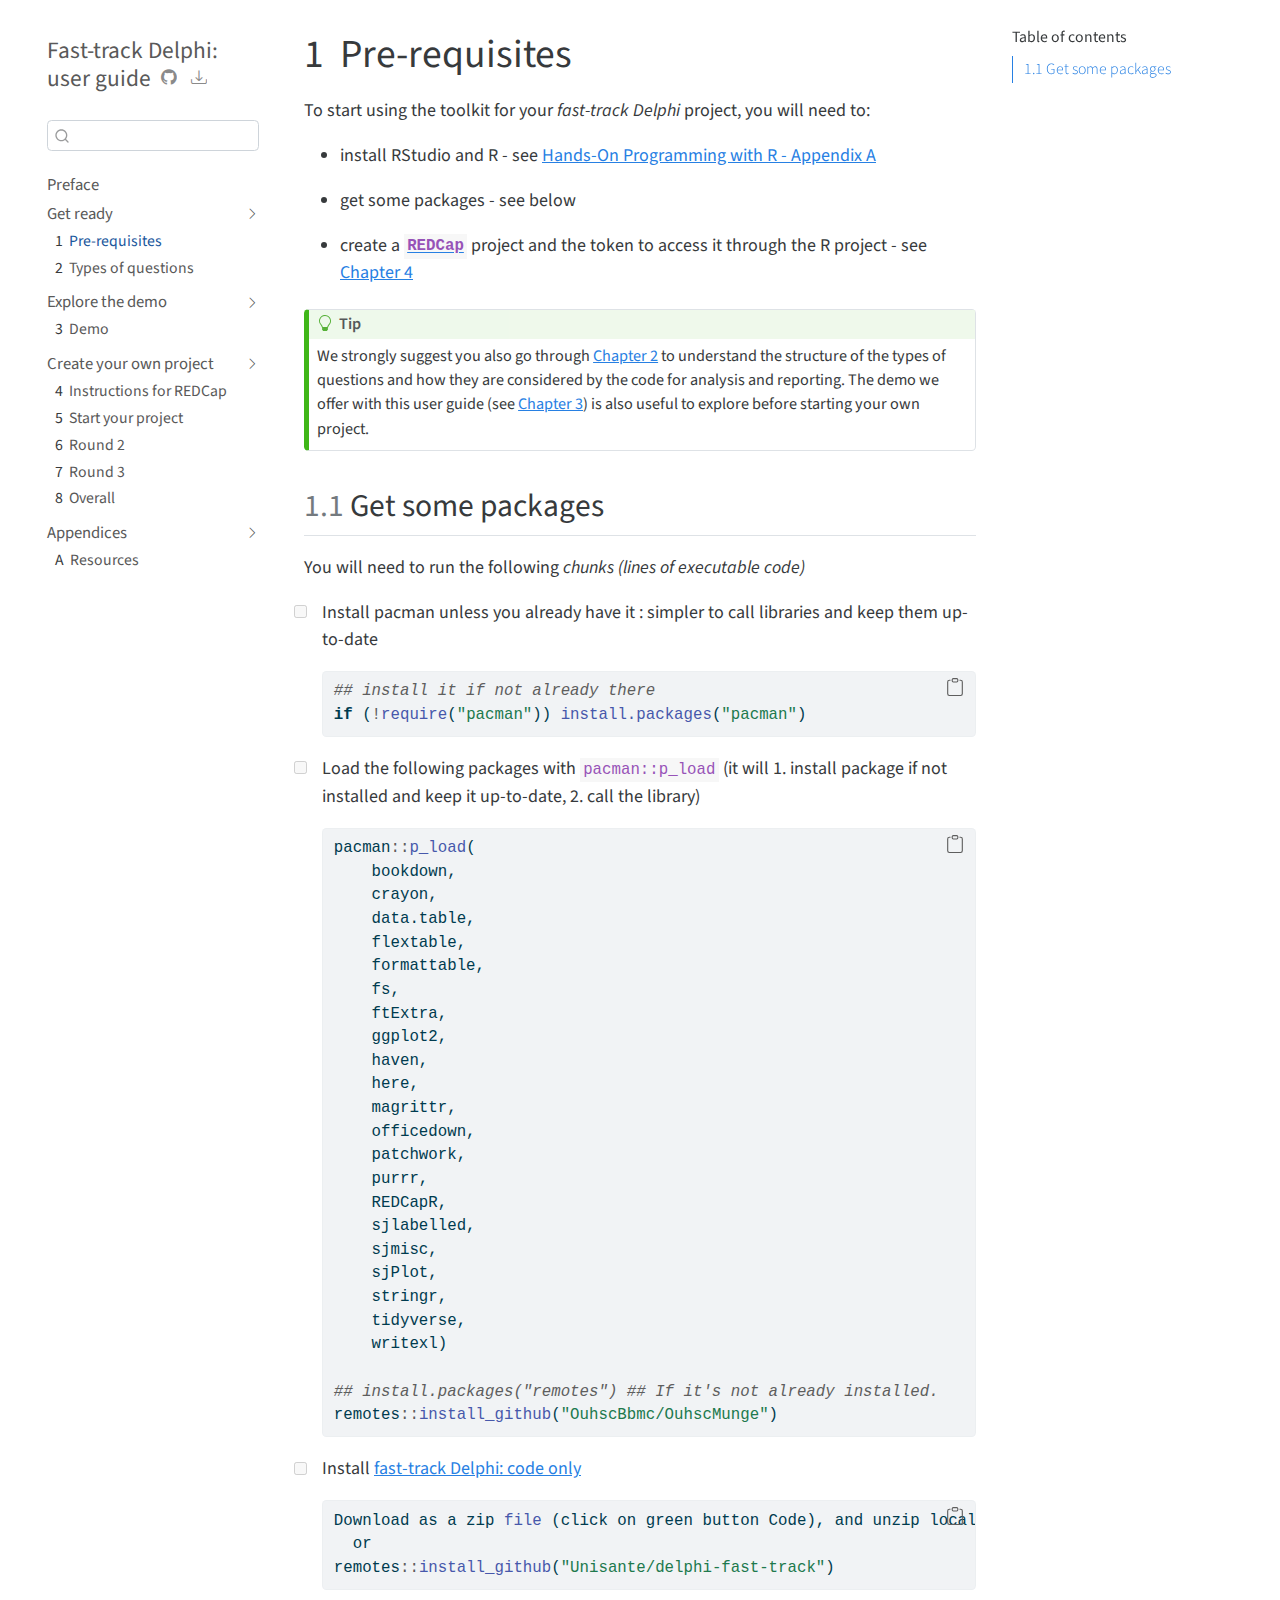
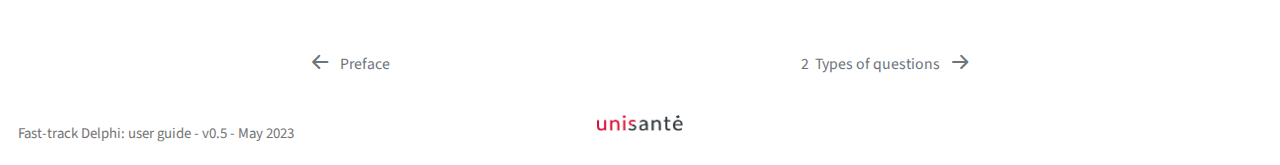
==== _book/01_prerequisites.html @ afdaf6bf "Update html files for book" ====
<!DOCTYPE html>
<html xmlns="http://www.w3.org/1999/xhtml" lang="en" xml:lang="en"><head>

<meta charset="utf-8">
<meta name="generator" content="quarto-1.2.267">

<meta name="viewport" content="width=device-width, initial-scale=1.0, user-scalable=yes">

<meta name="description" content="A user guide for the fast-track Delphi toolkit.">

<title>Fast-track Delphi: user guide - 1&nbsp; Pre-requisites</title>
<style>
code{white-space: pre-wrap;}
span.smallcaps{font-variant: small-caps;}
div.columns{display: flex; gap: min(4vw, 1.5em);}
div.column{flex: auto; overflow-x: auto;}
div.hanging-indent{margin-left: 1.5em; text-indent: -1.5em;}
ul.task-list{list-style: none;}
ul.task-list li input[type="checkbox"] {
  width: 0.8em;
  margin: 0 0.8em 0.2em -1.6em;
  vertical-align: middle;
}
pre > code.sourceCode { white-space: pre; position: relative; }
pre > code.sourceCode > span { display: inline-block; line-height: 1.25; }
pre > code.sourceCode > span:empty { height: 1.2em; }
.sourceCode { overflow: visible; }
code.sourceCode > span { color: inherit; text-decoration: inherit; }
div.sourceCode { margin: 1em 0; }
pre.sourceCode { margin: 0; }
@media screen {
div.sourceCode { overflow: auto; }
}
@media print {
pre > code.sourceCode { white-space: pre-wrap; }
pre > code.sourceCode > span { text-indent: -5em; padding-left: 5em; }
}
pre.numberSource code
  { counter-reset: source-line 0; }
pre.numberSource code > span
  { position: relative; left: -4em; counter-increment: source-line; }
pre.numberSource code > span > a:first-child::before
  { content: counter(source-line);
    position: relative; left: -1em; text-align: right; vertical-align: baseline;
    border: none; display: inline-block;
    -webkit-touch-callout: none; -webkit-user-select: none;
    -khtml-user-select: none; -moz-user-select: none;
    -ms-user-select: none; user-select: none;
    padding: 0 4px; width: 4em;
    color: #aaaaaa;
  }
pre.numberSource { margin-left: 3em; border-left: 1px solid #aaaaaa;  padding-left: 4px; }
div.sourceCode
  {   }
@media screen {
pre > code.sourceCode > span > a:first-child::before { text-decoration: underline; }
}
code span.al { color: #ff0000; font-weight: bold; } /* Alert */
code span.an { color: #60a0b0; font-weight: bold; font-style: italic; } /* Annotation */
code span.at { color: #7d9029; } /* Attribute */
code span.bn { color: #40a070; } /* BaseN */
code span.bu { color: #008000; } /* BuiltIn */
code span.cf { color: #007020; font-weight: bold; } /* ControlFlow */
code span.ch { color: #4070a0; } /* Char */
code span.cn { color: #880000; } /* Constant */
code span.co { color: #60a0b0; font-style: italic; } /* Comment */
code span.cv { color: #60a0b0; font-weight: bold; font-style: italic; } /* CommentVar */
code span.do { color: #ba2121; font-style: italic; } /* Documentation */
code span.dt { color: #902000; } /* DataType */
code span.dv { color: #40a070; } /* DecVal */
code span.er { color: #ff0000; font-weight: bold; } /* Error */
code span.ex { } /* Extension */
code span.fl { color: #40a070; } /* Float */
code span.fu { color: #06287e; } /* Function */
code span.im { color: #008000; font-weight: bold; } /* Import */
code span.in { color: #60a0b0; font-weight: bold; font-style: italic; } /* Information */
code span.kw { color: #007020; font-weight: bold; } /* Keyword */
code span.op { color: #666666; } /* Operator */
code span.ot { color: #007020; } /* Other */
code span.pp { color: #bc7a00; } /* Preprocessor */
code span.sc { color: #4070a0; } /* SpecialChar */
code span.ss { color: #bb6688; } /* SpecialString */
code span.st { color: #4070a0; } /* String */
code span.va { color: #19177c; } /* Variable */
code span.vs { color: #4070a0; } /* VerbatimString */
code span.wa { color: #60a0b0; font-weight: bold; font-style: italic; } /* Warning */
</style>


<script src="site_libs/quarto-nav/quarto-nav.js"></script>
<script src="site_libs/quarto-nav/headroom.min.js"></script>
<script src="site_libs/clipboard/clipboard.min.js"></script>
<script src="site_libs/quarto-search/autocomplete.umd.js"></script>
<script src="site_libs/quarto-search/fuse.min.js"></script>
<script src="site_libs/quarto-search/quarto-search.js"></script>
<meta name="quarto:offset" content="./">
<link href="./02_questions.html" rel="next">
<link href="./index.html" rel="prev">
<script src="site_libs/quarto-html/quarto.js"></script>
<script src="site_libs/quarto-html/popper.min.js"></script>
<script src="site_libs/quarto-html/tippy.umd.min.js"></script>
<script src="site_libs/quarto-html/anchor.min.js"></script>
<link href="site_libs/quarto-html/tippy.css" rel="stylesheet">
<link href="site_libs/quarto-html/quarto-syntax-highlighting.css" rel="stylesheet" id="quarto-text-highlighting-styles">
<script src="site_libs/bootstrap/bootstrap.min.js"></script>
<link href="site_libs/bootstrap/bootstrap-icons.css" rel="stylesheet">
<link href="site_libs/bootstrap/bootstrap.min.css" rel="stylesheet" id="quarto-bootstrap" data-mode="light">
<script id="quarto-search-options" type="application/json">{
  "location": "sidebar",
  "copy-button": false,
  "collapse-after": 3,
  "panel-placement": "start",
  "type": "textbox",
  "limit": 20,
  "language": {
    "search-no-results-text": "No results",
    "search-matching-documents-text": "matching documents",
    "search-copy-link-title": "Copy link to search",
    "search-hide-matches-text": "Hide additional matches",
    "search-more-match-text": "more match in this document",
    "search-more-matches-text": "more matches in this document",
    "search-clear-button-title": "Clear",
    "search-detached-cancel-button-title": "Cancel",
    "search-submit-button-title": "Submit"
  }
}</script>


</head>

<body class="nav-sidebar floating">

<div id="quarto-search-results"></div>
  <header id="quarto-header" class="headroom fixed-top">
  <nav class="quarto-secondary-nav" data-bs-toggle="collapse" data-bs-target="#quarto-sidebar" aria-controls="quarto-sidebar" aria-expanded="false" aria-label="Toggle sidebar navigation" onclick="if (window.quartoToggleHeadroom) { window.quartoToggleHeadroom(); }">
    <div class="container-fluid d-flex justify-content-between">
      <h1 class="quarto-secondary-nav-title"><span class="chapter-number">1</span>&nbsp; <span class="chapter-title">Pre-requisites</span></h1>
      <button type="button" class="quarto-btn-toggle btn" aria-label="Show secondary navigation">
        <i class="bi bi-chevron-right"></i>
      </button>
    </div>
  </nav>
</header>
<!-- content -->
<div id="quarto-content" class="quarto-container page-columns page-rows-contents page-layout-article">
<!-- sidebar -->
  <nav id="quarto-sidebar" class="sidebar collapse sidebar-navigation floating overflow-auto">
    <div class="pt-lg-2 mt-2 text-left sidebar-header">
    <div class="sidebar-title mb-0 py-0">
      <a href="./">Fast-track Delphi: user guide</a> 
        <div class="sidebar-tools-main">
    <a href="https://github.com/Unisante/delphi-fast-track-user-guide" title="Source Code" class="sidebar-tool px-1"><i class="bi bi-github"></i></a>
    <a href="" title="Download" id="sidebar-tool-dropdown-0" class="sidebar-tool dropdown-toggle px-1" data-bs-toggle="dropdown" aria-expanded="false"><i class="bi bi-download"></i></a>
    <ul class="dropdown-menu" aria-labelledby="sidebar-tool-dropdown-0">
        <li>
          <a class="dropdown-item sidebar-tools-main-item" href="./Fast-track-Delphi--user-guide.pdf">
            <i class="bi bi-bi-file-pdf pe-1"></i>
          Download PDF
          </a>
        </li>
        <li>
          <a class="dropdown-item sidebar-tools-main-item" href="./Fast-track-Delphi--user-guide.epub">
            <i class="bi bi-bi-journal pe-1"></i>
          Download ePub
          </a>
        </li>
    </ul>
</div>
    </div>
      </div>
      <div class="mt-2 flex-shrink-0 align-items-center">
        <div class="sidebar-search">
        <div id="quarto-search" class="" title="Search"></div>
        </div>
      </div>
    <div class="sidebar-menu-container"> 
    <ul class="list-unstyled mt-1">
        <li class="sidebar-item">
  <div class="sidebar-item-container"> 
  <a href="./index.html" class="sidebar-item-text sidebar-link">Preface</a>
  </div>
</li>
        <li class="sidebar-item sidebar-item-section">
      <div class="sidebar-item-container"> 
            <a class="sidebar-item-text sidebar-link text-start" data-bs-toggle="collapse" data-bs-target="#quarto-sidebar-section-1" aria-expanded="true">Get ready</a>
          <a class="sidebar-item-toggle text-start" data-bs-toggle="collapse" data-bs-target="#quarto-sidebar-section-1" aria-expanded="true">
            <i class="bi bi-chevron-right ms-2"></i>
          </a> 
      </div>
      <ul id="quarto-sidebar-section-1" class="collapse list-unstyled sidebar-section depth1 show">  
          <li class="sidebar-item">
  <div class="sidebar-item-container"> 
  <a href="./01_prerequisites.html" class="sidebar-item-text sidebar-link active"><span class="chapter-number">1</span>&nbsp; <span class="chapter-title">Pre-requisites</span></a>
  </div>
</li>
          <li class="sidebar-item">
  <div class="sidebar-item-container"> 
  <a href="./02_questions.html" class="sidebar-item-text sidebar-link"><span class="chapter-number">2</span>&nbsp; <span class="chapter-title">Types of questions</span></a>
  </div>
</li>
      </ul>
  </li>
        <li class="sidebar-item sidebar-item-section">
      <div class="sidebar-item-container"> 
            <a class="sidebar-item-text sidebar-link text-start" data-bs-toggle="collapse" data-bs-target="#quarto-sidebar-section-2" aria-expanded="true">Explore the demo</a>
          <a class="sidebar-item-toggle text-start" data-bs-toggle="collapse" data-bs-target="#quarto-sidebar-section-2" aria-expanded="true">
            <i class="bi bi-chevron-right ms-2"></i>
          </a> 
      </div>
      <ul id="quarto-sidebar-section-2" class="collapse list-unstyled sidebar-section depth1 show">  
          <li class="sidebar-item">
  <div class="sidebar-item-container"> 
  <a href="./03_demo.html" class="sidebar-item-text sidebar-link"><span class="chapter-number">3</span>&nbsp; <span class="chapter-title">Demo</span></a>
  </div>
</li>
      </ul>
  </li>
        <li class="sidebar-item sidebar-item-section">
      <div class="sidebar-item-container"> 
            <a class="sidebar-item-text sidebar-link text-start" data-bs-toggle="collapse" data-bs-target="#quarto-sidebar-section-3" aria-expanded="true">Create your own project</a>
          <a class="sidebar-item-toggle text-start" data-bs-toggle="collapse" data-bs-target="#quarto-sidebar-section-3" aria-expanded="true">
            <i class="bi bi-chevron-right ms-2"></i>
          </a> 
      </div>
      <ul id="quarto-sidebar-section-3" class="collapse list-unstyled sidebar-section depth1 show">  
          <li class="sidebar-item">
  <div class="sidebar-item-container"> 
  <a href="./04_REDCap.html" class="sidebar-item-text sidebar-link"><span class="chapter-number">4</span>&nbsp; <span class="chapter-title">Instructions for REDCap</span></a>
  </div>
</li>
          <li class="sidebar-item">
  <div class="sidebar-item-container"> 
  <a href="./05_start_your_project.html" class="sidebar-item-text sidebar-link"><span class="chapter-number">5</span>&nbsp; <span class="chapter-title">Start your project</span></a>
  </div>
</li>
          <li class="sidebar-item">
  <div class="sidebar-item-container"> 
  <a href="./06_round_2.html" class="sidebar-item-text sidebar-link"><span class="chapter-number">6</span>&nbsp; <span class="chapter-title">Round 2</span></a>
  </div>
</li>
          <li class="sidebar-item">
  <div class="sidebar-item-container"> 
  <a href="./07_round_3.html" class="sidebar-item-text sidebar-link"><span class="chapter-number">7</span>&nbsp; <span class="chapter-title">Round 3</span></a>
  </div>
</li>
          <li class="sidebar-item">
  <div class="sidebar-item-container"> 
  <a href="./08_overall.html" class="sidebar-item-text sidebar-link"><span class="chapter-number">8</span>&nbsp; <span class="chapter-title">Overall</span></a>
  </div>
</li>
      </ul>
  </li>
        <li class="sidebar-item sidebar-item-section">
      <div class="sidebar-item-container"> 
            <a class="sidebar-item-text sidebar-link text-start" data-bs-toggle="collapse" data-bs-target="#quarto-sidebar-section-4" aria-expanded="true">Appendices</a>
          <a class="sidebar-item-toggle text-start" data-bs-toggle="collapse" data-bs-target="#quarto-sidebar-section-4" aria-expanded="true">
            <i class="bi bi-chevron-right ms-2"></i>
          </a> 
      </div>
      <ul id="quarto-sidebar-section-4" class="collapse list-unstyled sidebar-section depth1 show">  
          <li class="sidebar-item">
  <div class="sidebar-item-container"> 
  <a href="./resources.html" class="sidebar-item-text sidebar-link"><span class="chapter-number">A</span>&nbsp; <span class="chapter-title">Resources</span></a>
  </div>
</li>
      </ul>
  </li>
    </ul>
    </div>
</nav>
<!-- margin-sidebar -->
    <div id="quarto-margin-sidebar" class="sidebar margin-sidebar">
        <nav id="TOC" role="doc-toc" class="toc-active">
    <h2 id="toc-title">Table of contents</h2>
   
  <ul>
  <li><a href="#sec-get-some-packages" id="toc-sec-get-some-packages" class="nav-link active" data-scroll-target="#sec-get-some-packages"><span class="toc-section-number">1.1</span>  Get some packages</a></li>
  </ul>
</nav>
    </div>
<!-- main -->
<main class="content" id="quarto-document-content">

<header id="title-block-header" class="quarto-title-block default">
<div class="quarto-title">
<h1 class="title"><span id="sec-pre-requisites" class="quarto-section-identifier d-none d-lg-block"><span class="chapter-number">1</span>&nbsp; <span class="chapter-title">Pre-requisites</span></span></h1>
</div>



<div class="quarto-title-meta">

    
  
    
  </div>
  

</header>

<p>To start using the toolkit for your <em>fast-track Delphi</em> project, you will need to:</p>
<ul>
<li><p>install RStudio and R - see <a href="https://jjallaire.github.io/hopr/a1-starting.html">Hands-On Programming with R - Appendix A</a></p></li>
<li><p>get some packages - see below</p></li>
<li><p>create a <a href="https://projectredcap.org/"><strong><code>REDCap</code></strong></a> project and the token to access it through the R project - see <a href="04_REDCap.html"><span>Chapter&nbsp;4</span></a></p></li>
</ul>
<div class="callout-tip callout callout-style-default callout-captioned">
<div class="callout-header d-flex align-content-center">
<div class="callout-icon-container">
<i class="callout-icon"></i>
</div>
<div class="callout-caption-container flex-fill">
Tip
</div>
</div>
<div class="callout-body-container callout-body">
<p>We strongly suggest you also go through <a href="02_questions.html"><span>Chapter&nbsp;2</span></a> to understand the structure of the types of questions and how they are considered by the code for analysis and reporting. The demo we offer with this user guide (see <a href="03_demo.html"><span>Chapter&nbsp;3</span></a>) is also useful to explore before starting your own project.</p>
</div>
</div>
<section id="sec-get-some-packages" class="level2" data-number="1.1">
<h2 data-number="1.1" class="anchored" data-anchor-id="sec-get-some-packages"><span class="header-section-number">1.1</span> Get some packages</h2>
<p>You will need to run the following <em>chunks (lines of executable code)</em></p>
<ul class="task-list">
<li><p><input type="checkbox" disabled="">Install pacman unless you already have it : simpler to call libraries and keep them up-to-date</p><div class="sourceCode" id="cb1"><pre class="sourceCode r code-with-copy"><code class="sourceCode r"><span id="cb1-1"><a href="#cb1-1" aria-hidden="true" tabindex="-1"></a><span class="do">## install it if not already there</span></span>
<span id="cb1-2"><a href="#cb1-2" aria-hidden="true" tabindex="-1"></a><span class="cf">if</span> (<span class="sc">!</span><span class="fu">require</span>(<span class="st">"pacman"</span>)) <span class="fu">install.packages</span>(<span class="st">"pacman"</span>) </span></code><button title="Copy to Clipboard" class="code-copy-button"><i class="bi"></i></button></pre></div></li>
<li><p><input type="checkbox" disabled="">Load the following packages with <code>pacman::p_load</code> (it will 1. install package if not installed and keep it up-to-date, 2. call the library)</p><div class="sourceCode" id="cb2"><pre class="sourceCode r code-with-copy"><code class="sourceCode r"><span id="cb2-1"><a href="#cb2-1" aria-hidden="true" tabindex="-1"></a>pacman<span class="sc">::</span><span class="fu">p_load</span>(</span>
<span id="cb2-2"><a href="#cb2-2" aria-hidden="true" tabindex="-1"></a>    bookdown,</span>
<span id="cb2-3"><a href="#cb2-3" aria-hidden="true" tabindex="-1"></a>    crayon,</span>
<span id="cb2-4"><a href="#cb2-4" aria-hidden="true" tabindex="-1"></a>    data.table,</span>
<span id="cb2-5"><a href="#cb2-5" aria-hidden="true" tabindex="-1"></a>    flextable,</span>
<span id="cb2-6"><a href="#cb2-6" aria-hidden="true" tabindex="-1"></a>    formattable,</span>
<span id="cb2-7"><a href="#cb2-7" aria-hidden="true" tabindex="-1"></a>    fs,</span>
<span id="cb2-8"><a href="#cb2-8" aria-hidden="true" tabindex="-1"></a>    ftExtra,</span>
<span id="cb2-9"><a href="#cb2-9" aria-hidden="true" tabindex="-1"></a>    ggplot2,</span>
<span id="cb2-10"><a href="#cb2-10" aria-hidden="true" tabindex="-1"></a>    haven,</span>
<span id="cb2-11"><a href="#cb2-11" aria-hidden="true" tabindex="-1"></a>    here,</span>
<span id="cb2-12"><a href="#cb2-12" aria-hidden="true" tabindex="-1"></a>    magrittr,</span>
<span id="cb2-13"><a href="#cb2-13" aria-hidden="true" tabindex="-1"></a>    officedown,</span>
<span id="cb2-14"><a href="#cb2-14" aria-hidden="true" tabindex="-1"></a>    patchwork,</span>
<span id="cb2-15"><a href="#cb2-15" aria-hidden="true" tabindex="-1"></a>    purrr,</span>
<span id="cb2-16"><a href="#cb2-16" aria-hidden="true" tabindex="-1"></a>    REDCapR,</span>
<span id="cb2-17"><a href="#cb2-17" aria-hidden="true" tabindex="-1"></a>    sjlabelled,</span>
<span id="cb2-18"><a href="#cb2-18" aria-hidden="true" tabindex="-1"></a>    sjmisc,</span>
<span id="cb2-19"><a href="#cb2-19" aria-hidden="true" tabindex="-1"></a>    sjPlot,</span>
<span id="cb2-20"><a href="#cb2-20" aria-hidden="true" tabindex="-1"></a>    stringr,</span>
<span id="cb2-21"><a href="#cb2-21" aria-hidden="true" tabindex="-1"></a>    tidyverse,</span>
<span id="cb2-22"><a href="#cb2-22" aria-hidden="true" tabindex="-1"></a>    writexl)</span>
<span id="cb2-23"><a href="#cb2-23" aria-hidden="true" tabindex="-1"></a></span>
<span id="cb2-24"><a href="#cb2-24" aria-hidden="true" tabindex="-1"></a><span class="do">## install.packages("remotes") ## If it's not already installed.</span></span>
<span id="cb2-25"><a href="#cb2-25" aria-hidden="true" tabindex="-1"></a>remotes<span class="sc">::</span><span class="fu">install_github</span>(<span class="st">"OuhscBbmc/OuhscMunge"</span>)</span></code><button title="Copy to Clipboard" class="code-copy-button"><i class="bi"></i></button></pre></div></li>
<li><p><input type="checkbox" disabled="">Install <a href="https://github.com/Unisante/delphi-fast-track">fast-track Delphi: code only</a></p><div class="sourceCode" id="cb3"><pre class="sourceCode r code-with-copy"><code class="sourceCode r"><span id="cb3-1"><a href="#cb3-1" aria-hidden="true" tabindex="-1"></a>Download as a zip <span class="fu">file</span> (click on green button Code), and unzip locally</span>
<span id="cb3-2"><a href="#cb3-2" aria-hidden="true" tabindex="-1"></a>  or</span>
<span id="cb3-3"><a href="#cb3-3" aria-hidden="true" tabindex="-1"></a>remotes<span class="sc">::</span><span class="fu">install_github</span>(<span class="st">"Unisante/delphi-fast-track"</span>) </span></code><button title="Copy to Clipboard" class="code-copy-button"><i class="bi"></i></button></pre></div></li>
</ul>


</section>

</main> <!-- /main -->
<script id="quarto-html-after-body" type="application/javascript">
window.document.addEventListener("DOMContentLoaded", function (event) {
  const toggleBodyColorMode = (bsSheetEl) => {
    const mode = bsSheetEl.getAttribute("data-mode");
    const bodyEl = window.document.querySelector("body");
    if (mode === "dark") {
      bodyEl.classList.add("quarto-dark");
      bodyEl.classList.remove("quarto-light");
    } else {
      bodyEl.classList.add("quarto-light");
      bodyEl.classList.remove("quarto-dark");
    }
  }
  const toggleBodyColorPrimary = () => {
    const bsSheetEl = window.document.querySelector("link#quarto-bootstrap");
    if (bsSheetEl) {
      toggleBodyColorMode(bsSheetEl);
    }
  }
  toggleBodyColorPrimary();  
  const icon = "";
  const anchorJS = new window.AnchorJS();
  anchorJS.options = {
    placement: 'right',
    icon: icon
  };
  anchorJS.add('.anchored');
  const clipboard = new window.ClipboardJS('.code-copy-button', {
    target: function(trigger) {
      return trigger.previousElementSibling;
    }
  });
  clipboard.on('success', function(e) {
    // button target
    const button = e.trigger;
    // don't keep focus
    button.blur();
    // flash "checked"
    button.classList.add('code-copy-button-checked');
    var currentTitle = button.getAttribute("title");
    button.setAttribute("title", "Copied!");
    let tooltip;
    if (window.bootstrap) {
      button.setAttribute("data-bs-toggle", "tooltip");
      button.setAttribute("data-bs-placement", "left");
      button.setAttribute("data-bs-title", "Copied!");
      tooltip = new bootstrap.Tooltip(button, 
        { trigger: "manual", 
          customClass: "code-copy-button-tooltip",
          offset: [0, -8]});
      tooltip.show();    
    }
    setTimeout(function() {
      if (tooltip) {
        tooltip.hide();
        button.removeAttribute("data-bs-title");
        button.removeAttribute("data-bs-toggle");
        button.removeAttribute("data-bs-placement");
      }
      button.setAttribute("title", currentTitle);
      button.classList.remove('code-copy-button-checked');
    }, 1000);
    // clear code selection
    e.clearSelection();
  });
  function tippyHover(el, contentFn) {
    const config = {
      allowHTML: true,
      content: contentFn,
      maxWidth: 500,
      delay: 100,
      arrow: false,
      appendTo: function(el) {
          return el.parentElement;
      },
      interactive: true,
      interactiveBorder: 10,
      theme: 'quarto',
      placement: 'bottom-start'
    };
    window.tippy(el, config); 
  }
  const noterefs = window.document.querySelectorAll('a[role="doc-noteref"]');
  for (var i=0; i<noterefs.length; i++) {
    const ref = noterefs[i];
    tippyHover(ref, function() {
      // use id or data attribute instead here
      let href = ref.getAttribute('data-footnote-href') || ref.getAttribute('href');
      try { href = new URL(href).hash; } catch {}
      const id = href.replace(/^#\/?/, "");
      const note = window.document.getElementById(id);
      return note.innerHTML;
    });
  }
  const findCites = (el) => {
    const parentEl = el.parentElement;
    if (parentEl) {
      const cites = parentEl.dataset.cites;
      if (cites) {
        return {
          el,
          cites: cites.split(' ')
        };
      } else {
        return findCites(el.parentElement)
      }
    } else {
      return undefined;
    }
  };
  var bibliorefs = window.document.querySelectorAll('a[role="doc-biblioref"]');
  for (var i=0; i<bibliorefs.length; i++) {
    const ref = bibliorefs[i];
    const citeInfo = findCites(ref);
    if (citeInfo) {
      tippyHover(citeInfo.el, function() {
        var popup = window.document.createElement('div');
        citeInfo.cites.forEach(function(cite) {
          var citeDiv = window.document.createElement('div');
          citeDiv.classList.add('hanging-indent');
          citeDiv.classList.add('csl-entry');
          var biblioDiv = window.document.getElementById('ref-' + cite);
          if (biblioDiv) {
            citeDiv.innerHTML = biblioDiv.innerHTML;
          }
          popup.appendChild(citeDiv);
        });
        return popup.innerHTML;
      });
    }
  }
});
</script>
<nav class="page-navigation">
  <div class="nav-page nav-page-previous">
      <a href="./index.html" class="pagination-link">
        <i class="bi bi-arrow-left-short"></i> <span class="nav-page-text">Preface</span>
      </a>          
  </div>
  <div class="nav-page nav-page-next">
      <a href="./02_questions.html" class="pagination-link">
        <span class="nav-page-text"><span class="chapter-number">2</span>&nbsp; <span class="chapter-title">Types of questions</span></span> <i class="bi bi-arrow-right-short"></i>
      </a>
  </div>
</nav>
</div> <!-- /content -->
<footer class="footer">
  <div class="nav-footer">
    <div class="nav-footer-left">Fast-track Delphi: user guide - v0.5 - May 2023</div>   
      <div class="nav-footer-center"><img src="_img/logo_unisante_footer.png" class="img-fluid" style="width:50.0%"></div>
  </div>
</footer>



</body></html>
---- _book/site_libs/quarto-html/tippy.css ----
.tippy-box[data-animation=fade][data-state=hidden]{opacity:0}[data-tippy-root]{max-width:calc(100vw - 10px)}.tippy-box{position:relative;background-color:#333;color:#fff;border-radius:4px;font-size:14px;line-height:1.4;white-space:normal;outline:0;transition-property:transform,visibility,opacity}.tippy-box[data-placement^=top]>.tippy-arrow{bottom:0}.tippy-box[data-placement^=top]>.tippy-arrow:before{bottom:-7px;left:0;border-width:8px 8px 0;border-top-color:initial;transform-origin:center top}.tippy-box[data-placement^=bottom]>.tippy-arrow{top:0}.tippy-box[data-placement^=bottom]>.tippy-arrow:before{top:-7px;left:0;border-width:0 8px 8px;border-bottom-color:initial;transform-origin:center bottom}.tippy-box[data-placement^=left]>.tippy-arrow{right:0}.tippy-box[data-placement^=left]>.tippy-arrow:before{border-width:8px 0 8px 8px;border-left-color:initial;right:-7px;transform-origin:center left}.tippy-box[data-placement^=right]>.tippy-arrow{left:0}.tippy-box[data-placement^=right]>.tippy-arrow:before{left:-7px;border-width:8px 8px 8px 0;border-right-color:initial;transform-origin:center right}.tippy-box[data-inertia][data-state=visible]{transition-timing-function:cubic-bezier(.54,1.5,.38,1.11)}.tippy-arrow{width:16px;height:16px;color:#333}.tippy-arrow:before{content:"";position:absolute;border-color:transparent;border-style:solid}.tippy-content{position:relative;padding:5px 9px;z-index:1}
---- _book/site_libs/quarto-html/quarto-syntax-highlighting.css ----
/* quarto syntax highlight colors */
:root {
  --quarto-hl-ot-color: #003B4F;
  --quarto-hl-at-color: #657422;
  --quarto-hl-ss-color: #20794D;
  --quarto-hl-an-color: #5E5E5E;
  --quarto-hl-fu-color: #4758AB;
  --quarto-hl-st-color: #20794D;
  --quarto-hl-cf-color: #003B4F;
  --quarto-hl-op-color: #5E5E5E;
  --quarto-hl-er-color: #AD0000;
  --quarto-hl-bn-color: #AD0000;
  --quarto-hl-al-color: #AD0000;
  --quarto-hl-va-color: #111111;
  --quarto-hl-bu-color: inherit;
  --quarto-hl-ex-color: inherit;
  --quarto-hl-pp-color: #AD0000;
  --quarto-hl-in-color: #5E5E5E;
  --quarto-hl-vs-color: #20794D;
  --quarto-hl-wa-color: #5E5E5E;
  --quarto-hl-do-color: #5E5E5E;
  --quarto-hl-im-color: #00769E;
  --quarto-hl-ch-color: #20794D;
  --quarto-hl-dt-color: #AD0000;
  --quarto-hl-fl-color: #AD0000;
  --quarto-hl-co-color: #5E5E5E;
  --quarto-hl-cv-color: #5E5E5E;
  --quarto-hl-cn-color: #8f5902;
  --quarto-hl-sc-color: #5E5E5E;
  --quarto-hl-dv-color: #AD0000;
  --quarto-hl-kw-color: #003B4F;
}

/* other quarto variables */
:root {
  --quarto-font-monospace: SFMono-Regular, Menlo, Monaco, Consolas, "Liberation Mono", "Courier New", monospace;
}

pre > code.sourceCode > span {
  color: #003B4F;
}

code span {
  color: #003B4F;
}

code.sourceCode > span {
  color: #003B4F;
}

div.sourceCode,
div.sourceCode pre.sourceCode {
  color: #003B4F;
}

code span.ot {
  color: #003B4F;
}

code span.at {
  color: #657422;
}

code span.ss {
  color: #20794D;
}

code span.an {
  color: #5E5E5E;
}

code span.fu {
  color: #4758AB;
}

code span.st {
  color: #20794D;
}

code span.cf {
  color: #003B4F;
}

code span.op {
  color: #5E5E5E;
}

code span.er {
  color: #AD0000;
}

code span.bn {
  color: #AD0000;
}

code span.al {
  color: #AD0000;
}

code span.va {
  color: #111111;
}

code span.pp {
  color: #AD0000;
}

code span.in {
  color: #5E5E5E;
}

code span.vs {
  color: #20794D;
}

code span.wa {
  color: #5E5E5E;
  font-style: italic;
}

code span.do {
  color: #5E5E5E;
  font-style: italic;
}

code span.im {
  color: #00769E;
}

code span.ch {
  color: #20794D;
}

code span.dt {
  color: #AD0000;
}

code span.fl {
  color: #AD0000;
}

code span.co {
  color: #5E5E5E;
}

code span.cv {
  color: #5E5E5E;
  font-style: italic;
}

code span.cn {
  color: #8f5902;
}

code span.sc {
  color: #5E5E5E;
}

code span.dv {
  color: #AD0000;
}

code span.kw {
  color: #003B4F;
}

.prevent-inlining {
  content: "</";
}

/*# sourceMappingURL=debc5d5d77c3f9108843748ff7464032.css.map */
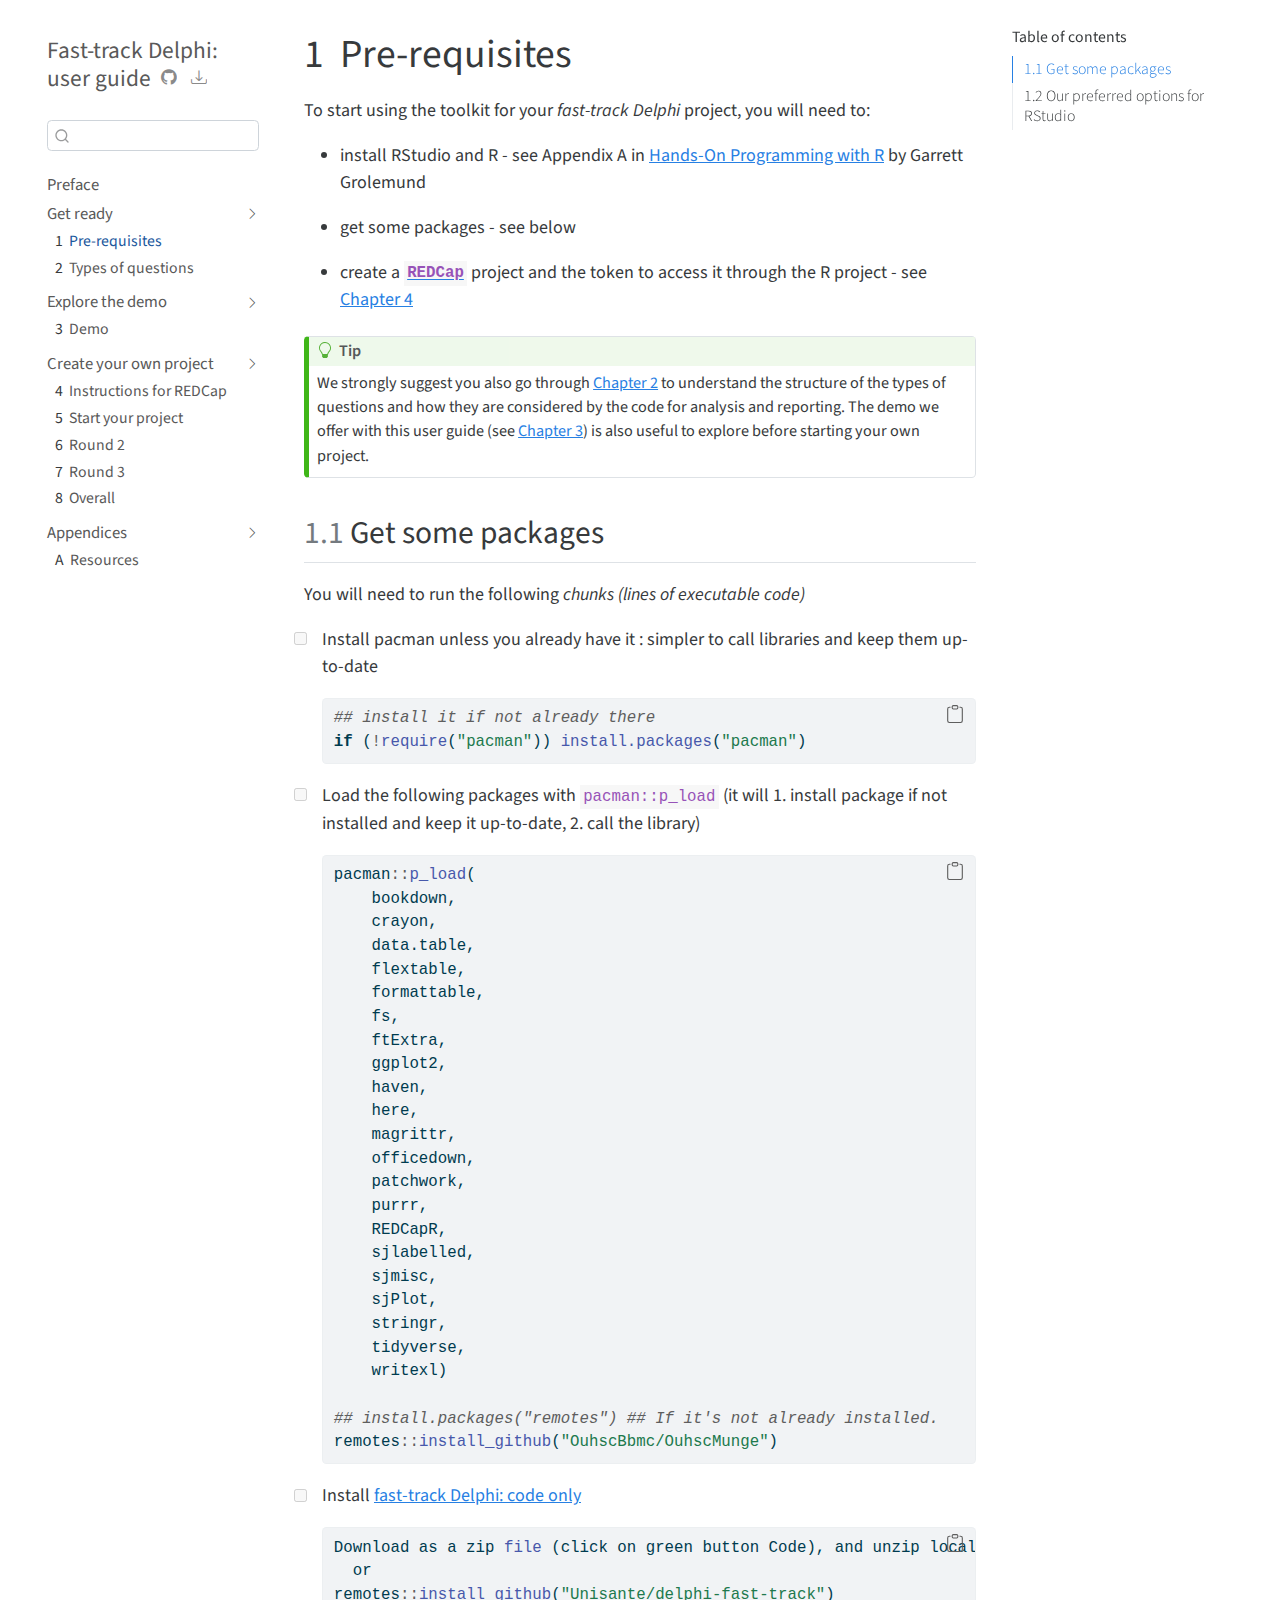
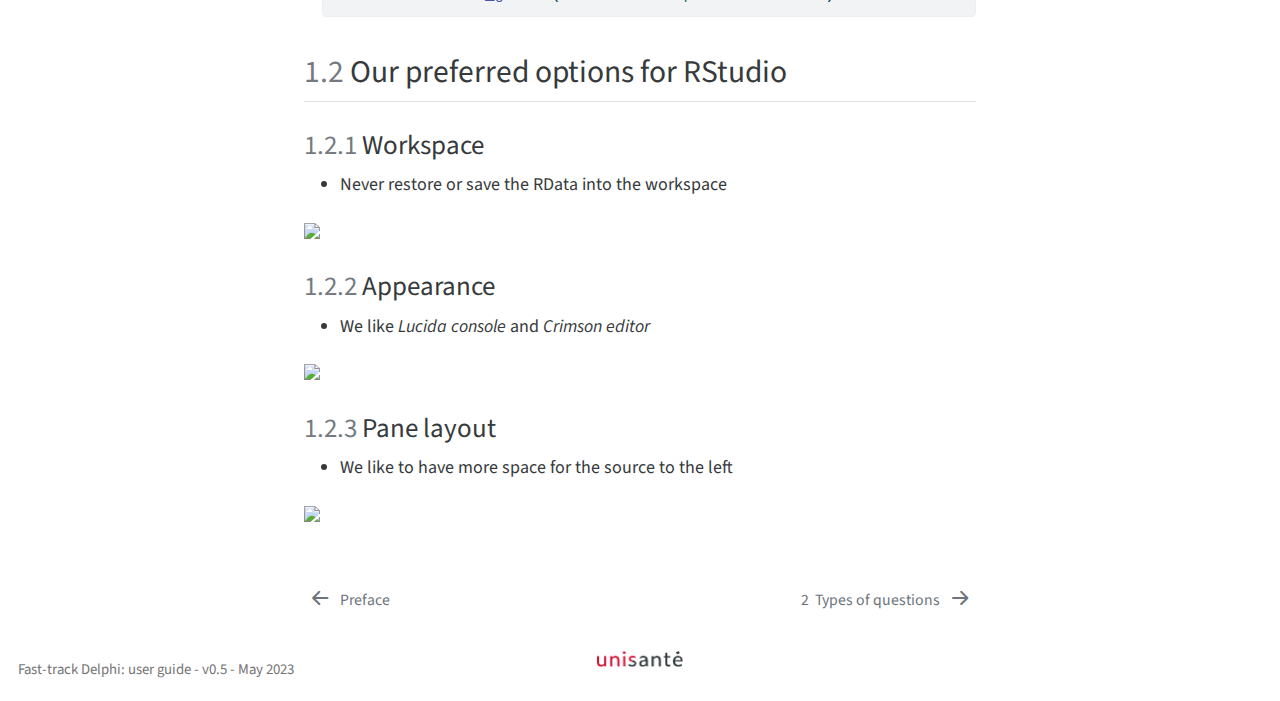
==== commit 5a8d6db1: "Simplify steps" ====
--- a/_book/01_prerequisites.html
+++ b/_book/01_prerequisites.html
@@ -275,6 +275,12 @@
    
   <ul>
   <li><a href="#sec-get-some-packages" id="toc-sec-get-some-packages" class="nav-link active" data-scroll-target="#sec-get-some-packages"><span class="toc-section-number">1.1</span>  Get some packages</a></li>
+  <li><a href="#our-preferred-options-for-rstudio" id="toc-our-preferred-options-for-rstudio" class="nav-link" data-scroll-target="#our-preferred-options-for-rstudio"><span class="toc-section-number">1.2</span>  Our preferred options for RStudio</a>
+  <ul class="collapse">
+  <li><a href="#workspace" id="toc-workspace" class="nav-link" data-scroll-target="#workspace"><span class="toc-section-number">1.2.1</span>  Workspace</a></li>
+  <li><a href="#appearance" id="toc-appearance" class="nav-link" data-scroll-target="#appearance"><span class="toc-section-number">1.2.2</span>  Appearance</a></li>
+  <li><a href="#pane-layout" id="toc-pane-layout" class="nav-link" data-scroll-target="#pane-layout"><span class="toc-section-number">1.2.3</span>  Pane layout</a></li>
+  </ul></li>
   </ul>
 </nav>
     </div>
@@ -300,7 +306,7 @@
 
 <p>To start using the toolkit for your <em>fast-track Delphi</em> project, you will need to:</p>
 <ul>
-<li><p>install RStudio and R - see <a href="https://jjallaire.github.io/hopr/a1-starting.html">Hands-On Programming with R - Appendix A</a></p></li>
+<li><p>install RStudio and R - see Appendix A in <a href="https://jjallaire.github.io/hopr/a1-starting.html">Hands-On Programming with R</a> by Garrett Grolemund</p></li>
 <li><p>get some packages - see below</p></li>
 <li><p>create a <a href="https://projectredcap.org/"><strong><code>REDCap</code></strong></a> project and the token to access it through the R project - see <a href="04_REDCap.html"><span>Chapter&nbsp;4</span></a></p></li>
 </ul>
@@ -352,8 +358,32 @@
 <span id="cb3-2"><a href="#cb3-2" aria-hidden="true" tabindex="-1"></a>  or</span>
 <span id="cb3-3"><a href="#cb3-3" aria-hidden="true" tabindex="-1"></a>remotes<span class="sc">::</span><span class="fu">install_github</span>(<span class="st">"Unisante/delphi-fast-track"</span>) </span></code><button title="Copy to Clipboard" class="code-copy-button"><i class="bi"></i></button></pre></div></li>
 </ul>
-
-
+</section>
+<section id="our-preferred-options-for-rstudio" class="level2" data-number="1.2">
+<h2 data-number="1.2" class="anchored" data-anchor-id="our-preferred-options-for-rstudio"><span class="header-section-number">1.2</span> Our preferred options for RStudio</h2>
+<section id="workspace" class="level3" data-number="1.2.1">
+<h3 data-number="1.2.1" class="anchored" data-anchor-id="workspace"><span class="header-section-number">1.2.1</span> Workspace</h3>
+<ul>
+<li>Never restore or save the RData into the workspace</li>
+</ul>
+<p><img src="_img/RStudio_options_workspace.jpg" class="img-fluid"></p>
+</section>
+<section id="appearance" class="level3" data-number="1.2.2">
+<h3 data-number="1.2.2" class="anchored" data-anchor-id="appearance"><span class="header-section-number">1.2.2</span> Appearance</h3>
+<ul>
+<li>We like <em>Lucida console</em> and <em>Crimson editor</em></li>
+</ul>
+<p><img src="_img/RStudio_options_appearance.jpg" class="img-fluid"></p>
+</section>
+<section id="pane-layout" class="level3" data-number="1.2.3">
+<h3 data-number="1.2.3" class="anchored" data-anchor-id="pane-layout"><span class="header-section-number">1.2.3</span> Pane layout</h3>
+<ul>
+<li>We like to have more space for the source to the left</li>
+</ul>
+<p><img src="_img/RStudio_options_pane_layout.jpg" class="img-fluid"></p>
+
+
+</section>
 </section>
 
 </main> <!-- /main -->
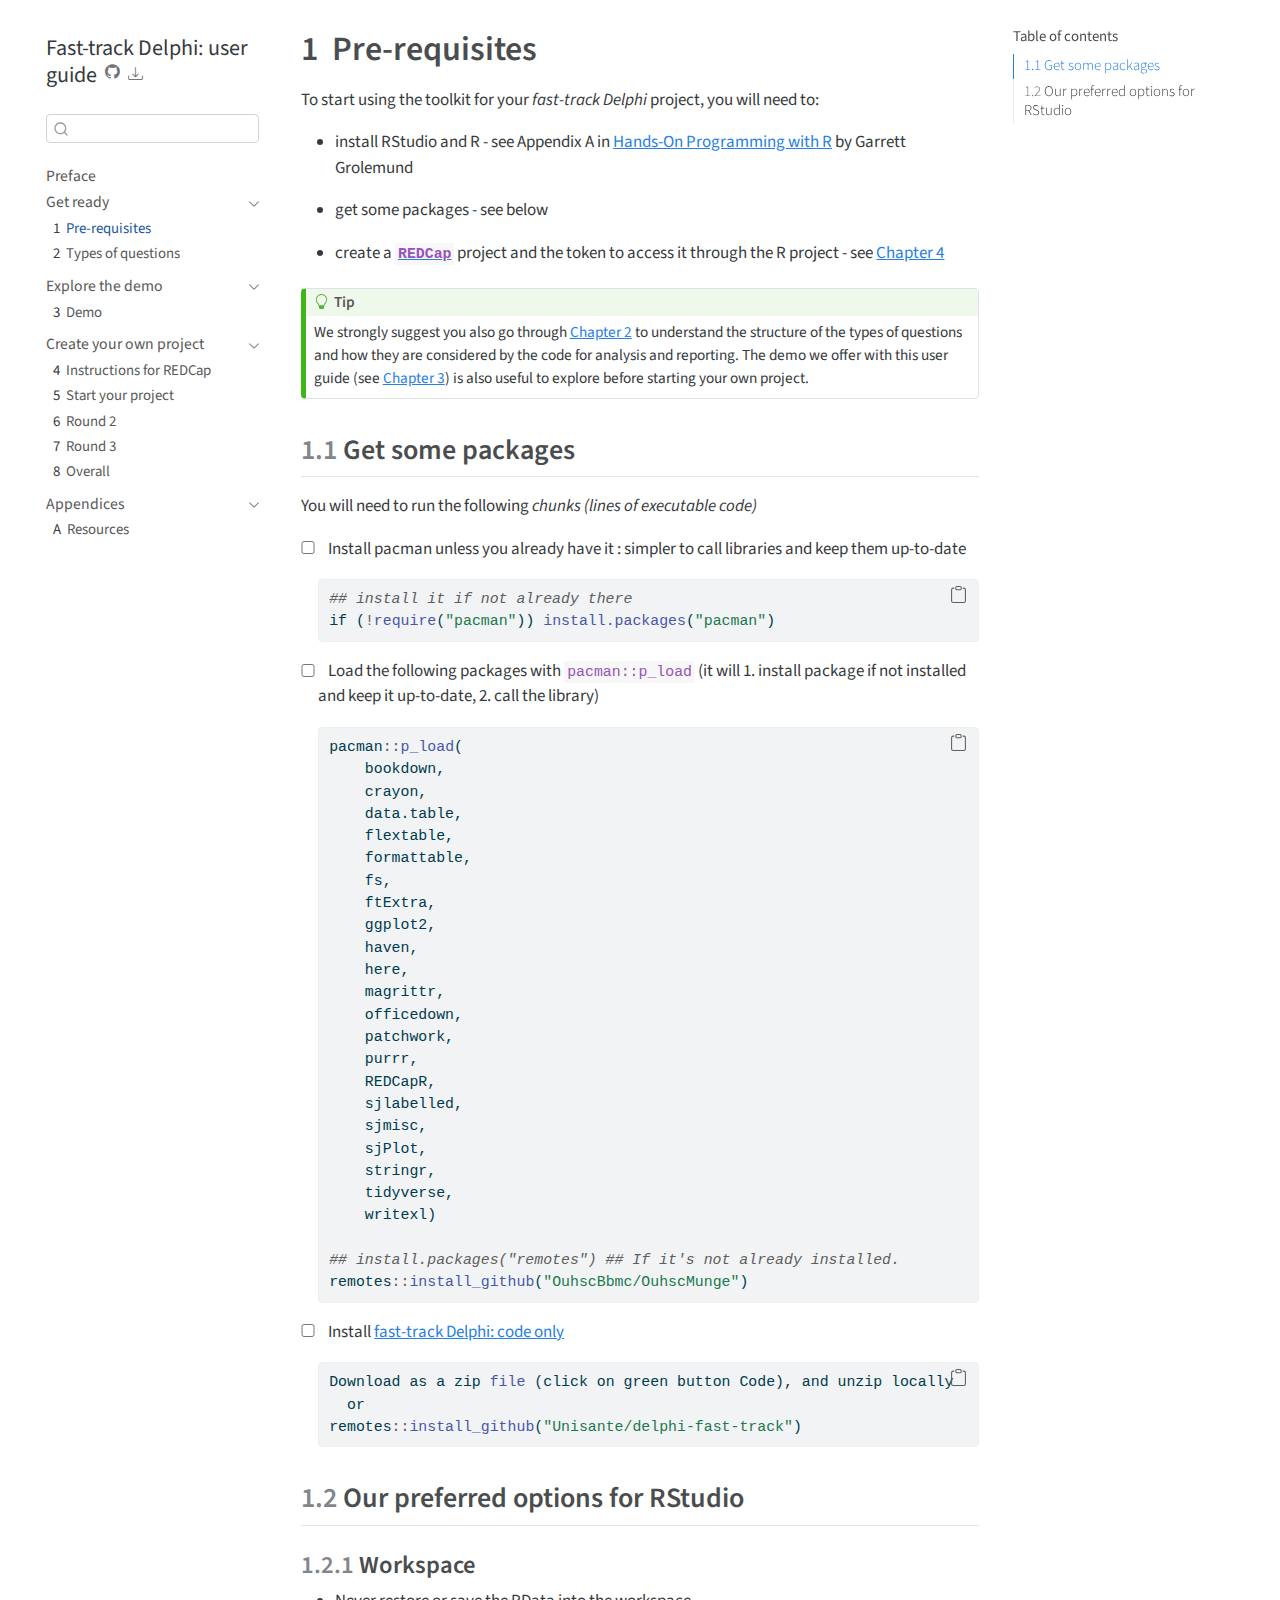
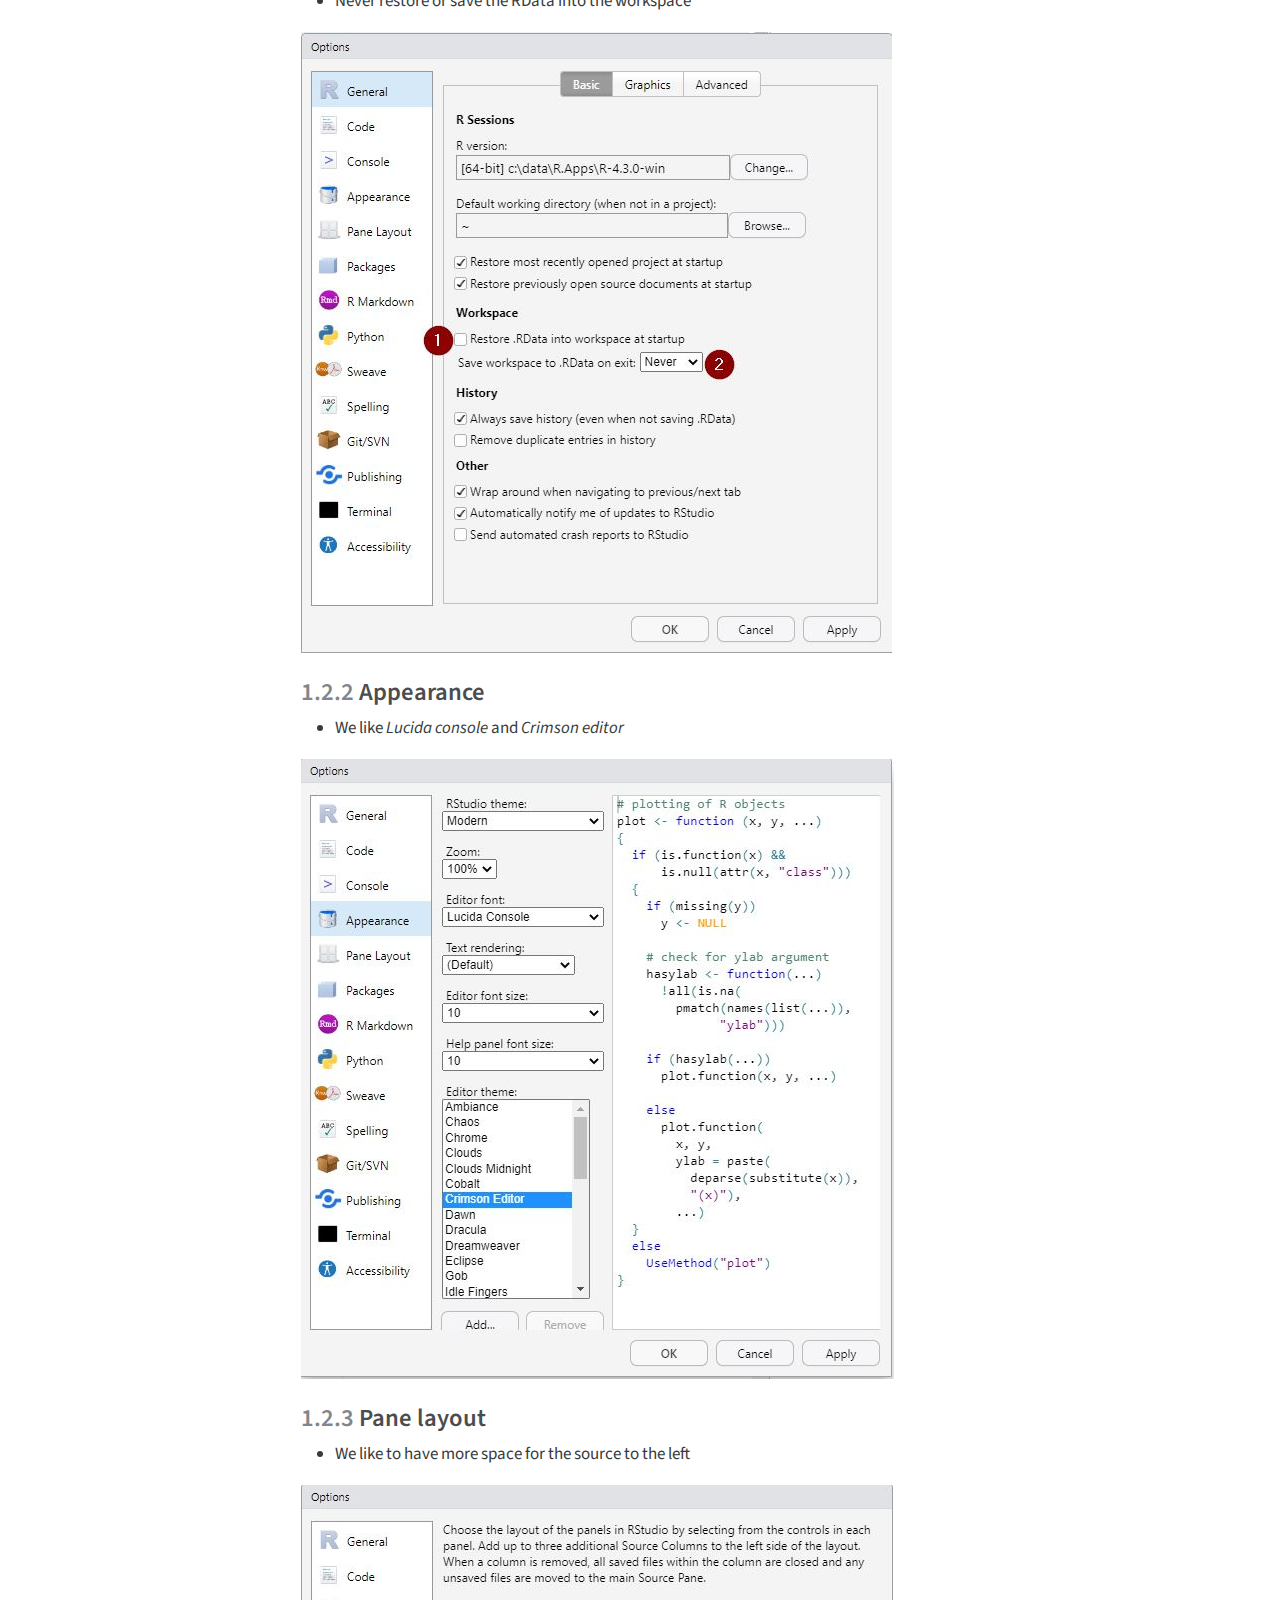
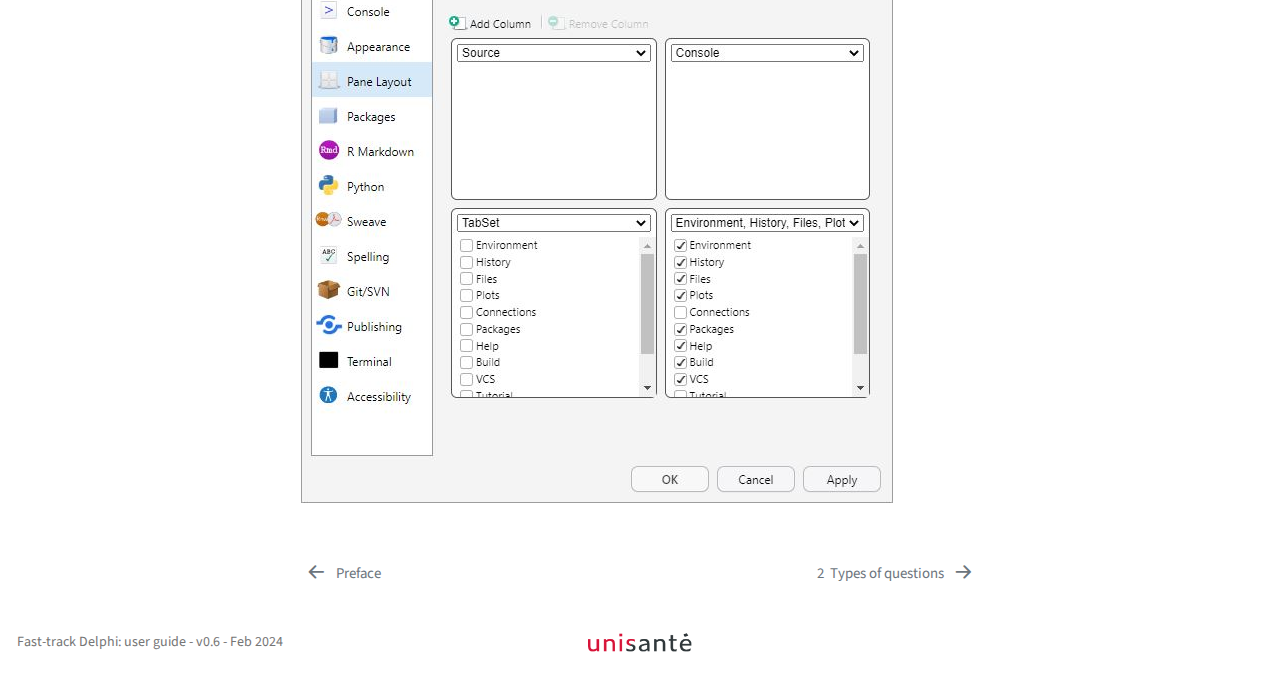
==== commit cd599996: "Update some titles and output" ====
--- a/_book/01_prerequisites.html
+++ b/_book/01_prerequisites.html
@@ -2,7 +2,7 @@
 <html xmlns="http://www.w3.org/1999/xhtml" lang="en" xml:lang="en"><head>
 
 <meta charset="utf-8">
-<meta name="generator" content="quarto-1.2.267">
+<meta name="generator" content="quarto-1.3.450">
 
 <meta name="viewport" content="width=device-width, initial-scale=1.0, user-scalable=yes">
 
@@ -18,9 +18,10 @@
 ul.task-list{list-style: none;}
 ul.task-list li input[type="checkbox"] {
   width: 0.8em;
-  margin: 0 0.8em 0.2em -1.6em;
+  margin: 0 0.8em 0.2em -1em; /* quarto-specific, see https://github.com/quarto-dev/quarto-cli/issues/4556 */ 
   vertical-align: middle;
 }
+/* CSS for syntax highlighting */
 pre > code.sourceCode { white-space: pre; position: relative; }
 pre > code.sourceCode > span { display: inline-block; line-height: 1.25; }
 pre > code.sourceCode > span:empty { height: 1.2em; }
@@ -47,43 +48,13 @@
     -khtml-user-select: none; -moz-user-select: none;
     -ms-user-select: none; user-select: none;
     padding: 0 4px; width: 4em;
-    color: #aaaaaa;
-  }
-pre.numberSource { margin-left: 3em; border-left: 1px solid #aaaaaa;  padding-left: 4px; }
+  }
+pre.numberSource { margin-left: 3em;  padding-left: 4px; }
 div.sourceCode
   {   }
 @media screen {
 pre > code.sourceCode > span > a:first-child::before { text-decoration: underline; }
 }
-code span.al { color: #ff0000; font-weight: bold; } /* Alert */
-code span.an { color: #60a0b0; font-weight: bold; font-style: italic; } /* Annotation */
-code span.at { color: #7d9029; } /* Attribute */
-code span.bn { color: #40a070; } /* BaseN */
-code span.bu { color: #008000; } /* BuiltIn */
-code span.cf { color: #007020; font-weight: bold; } /* ControlFlow */
-code span.ch { color: #4070a0; } /* Char */
-code span.cn { color: #880000; } /* Constant */
-code span.co { color: #60a0b0; font-style: italic; } /* Comment */
-code span.cv { color: #60a0b0; font-weight: bold; font-style: italic; } /* CommentVar */
-code span.do { color: #ba2121; font-style: italic; } /* Documentation */
-code span.dt { color: #902000; } /* DataType */
-code span.dv { color: #40a070; } /* DecVal */
-code span.er { color: #ff0000; font-weight: bold; } /* Error */
-code span.ex { } /* Extension */
-code span.fl { color: #40a070; } /* Float */
-code span.fu { color: #06287e; } /* Function */
-code span.im { color: #008000; font-weight: bold; } /* Import */
-code span.in { color: #60a0b0; font-weight: bold; font-style: italic; } /* Information */
-code span.kw { color: #007020; font-weight: bold; } /* Keyword */
-code span.op { color: #666666; } /* Operator */
-code span.ot { color: #007020; } /* Other */
-code span.pp { color: #bc7a00; } /* Preprocessor */
-code span.sc { color: #4070a0; } /* SpecialChar */
-code span.ss { color: #bb6688; } /* SpecialString */
-code span.st { color: #4070a0; } /* String */
-code span.va { color: #19177c; } /* Variable */
-code span.vs { color: #4070a0; } /* VerbatimString */
-code span.wa { color: #60a0b0; font-weight: bold; font-style: italic; } /* Warning */
 </style>
 
 
@@ -121,7 +92,8 @@
     "search-more-matches-text": "more matches in this document",
     "search-clear-button-title": "Clear",
     "search-detached-cancel-button-title": "Cancel",
-    "search-submit-button-title": "Submit"
+    "search-submit-button-title": "Submit",
+    "search-label": "Search"
   }
 }</script>
 
@@ -132,11 +104,16 @@
 
 <div id="quarto-search-results"></div>
   <header id="quarto-header" class="headroom fixed-top">
-  <nav class="quarto-secondary-nav" data-bs-toggle="collapse" data-bs-target="#quarto-sidebar" aria-controls="quarto-sidebar" aria-expanded="false" aria-label="Toggle sidebar navigation" onclick="if (window.quartoToggleHeadroom) { window.quartoToggleHeadroom(); }">
-    <div class="container-fluid d-flex justify-content-between">
-      <h1 class="quarto-secondary-nav-title"><span class="chapter-number">1</span>&nbsp; <span class="chapter-title">Pre-requisites</span></h1>
-      <button type="button" class="quarto-btn-toggle btn" aria-label="Show secondary navigation">
-        <i class="bi bi-chevron-right"></i>
+  <nav class="quarto-secondary-nav">
+    <div class="container-fluid d-flex">
+      <button type="button" class="quarto-btn-toggle btn" data-bs-toggle="collapse" data-bs-target="#quarto-sidebar,#quarto-sidebar-glass" aria-controls="quarto-sidebar" aria-expanded="false" aria-label="Toggle sidebar navigation" onclick="if (window.quartoToggleHeadroom) { window.quartoToggleHeadroom(); }">
+        <i class="bi bi-layout-text-sidebar-reverse"></i>
+      </button>
+      <nav class="quarto-page-breadcrumbs" aria-label="breadcrumb"><ol class="breadcrumb"><li class="breadcrumb-item"><a href="./01_prerequisites.html">Get ready</a></li><li class="breadcrumb-item"><a href="./01_prerequisites.html"><span class="chapter-number">1</span>&nbsp; <span class="chapter-title">Pre-requisites</span></a></li></ol></nav>
+      <a class="flex-grow-1" role="button" data-bs-toggle="collapse" data-bs-target="#quarto-sidebar,#quarto-sidebar-glass" aria-controls="quarto-sidebar" aria-expanded="false" aria-label="Toggle sidebar navigation" onclick="if (window.quartoToggleHeadroom) { window.quartoToggleHeadroom(); }">      
+      </a>
+      <button type="button" class="btn quarto-search-button" aria-label="" onclick="window.quartoOpenSearch();">
+        <i class="bi bi-search"></i>
       </button>
     </div>
   </nav>
@@ -144,123 +121,139 @@
 <!-- content -->
 <div id="quarto-content" class="quarto-container page-columns page-rows-contents page-layout-article">
 <!-- sidebar -->
-  <nav id="quarto-sidebar" class="sidebar collapse sidebar-navigation floating overflow-auto">
+  <nav id="quarto-sidebar" class="sidebar collapse collapse-horizontal sidebar-navigation floating overflow-auto">
     <div class="pt-lg-2 mt-2 text-left sidebar-header">
     <div class="sidebar-title mb-0 py-0">
       <a href="./">Fast-track Delphi: user guide</a> 
         <div class="sidebar-tools-main">
-    <a href="https://github.com/Unisante/delphi-fast-track-user-guide" title="Source Code" class="sidebar-tool px-1"><i class="bi bi-github"></i></a>
-    <a href="" title="Download" id="sidebar-tool-dropdown-0" class="sidebar-tool dropdown-toggle px-1" data-bs-toggle="dropdown" aria-expanded="false"><i class="bi bi-download"></i></a>
-    <ul class="dropdown-menu" aria-labelledby="sidebar-tool-dropdown-0">
-        <li>
-          <a class="dropdown-item sidebar-tools-main-item" href="./Fast-track-Delphi--user-guide.pdf">
-            <i class="bi bi-bi-file-pdf pe-1"></i>
-          Download PDF
-          </a>
-        </li>
-        <li>
-          <a class="dropdown-item sidebar-tools-main-item" href="./Fast-track-Delphi--user-guide.epub">
-            <i class="bi bi-bi-journal pe-1"></i>
-          Download ePub
-          </a>
-        </li>
-    </ul>
+    <a href="https://github.com/Unisante/delphi-fast-track-user-guide" rel="" title="Source Code" class="quarto-navigation-tool px-1" aria-label="Source Code"><i class="bi bi-github"></i></a>
+    <div class="dropdown">
+      <a href="" title="Download" id="quarto-navigation-tool-dropdown-0" class="quarto-navigation-tool dropdown-toggle px-1" data-bs-toggle="dropdown" aria-expanded="false" aria-label="Download"><i class="bi bi-download"></i></a>
+      <ul class="dropdown-menu" aria-labelledby="quarto-navigation-tool-dropdown-0">
+          <li>
+            <a class="dropdown-item sidebar-tools-main-item" href="./Fast-track-Delphi--user-guide.pdf">
+              <i class="bi bi-bi-file-pdf pe-1"></i>
+            Download PDF
+            </a>
+          </li>
+          <li>
+            <a class="dropdown-item sidebar-tools-main-item" href="./Fast-track-Delphi--user-guide.epub">
+              <i class="bi bi-bi-journal pe-1"></i>
+            Download ePub
+            </a>
+          </li>
+      </ul>
+    </div>
 </div>
     </div>
       </div>
-      <div class="mt-2 flex-shrink-0 align-items-center">
+        <div class="mt-2 flex-shrink-0 align-items-center">
         <div class="sidebar-search">
         <div id="quarto-search" class="" title="Search"></div>
         </div>
-      </div>
+        </div>
     <div class="sidebar-menu-container"> 
     <ul class="list-unstyled mt-1">
         <li class="sidebar-item">
   <div class="sidebar-item-container"> 
-  <a href="./index.html" class="sidebar-item-text sidebar-link">Preface</a>
+  <a href="./index.html" class="sidebar-item-text sidebar-link">
+ <span class="menu-text">Preface</span></a>
   </div>
 </li>
         <li class="sidebar-item sidebar-item-section">
       <div class="sidebar-item-container"> 
-            <a class="sidebar-item-text sidebar-link text-start" data-bs-toggle="collapse" data-bs-target="#quarto-sidebar-section-1" aria-expanded="true">Get ready</a>
-          <a class="sidebar-item-toggle text-start" data-bs-toggle="collapse" data-bs-target="#quarto-sidebar-section-1" aria-expanded="true">
+            <a class="sidebar-item-text sidebar-link text-start" data-bs-toggle="collapse" data-bs-target="#quarto-sidebar-section-1" aria-expanded="true">
+ <span class="menu-text">Get ready</span></a>
+          <a class="sidebar-item-toggle text-start" data-bs-toggle="collapse" data-bs-target="#quarto-sidebar-section-1" aria-expanded="true" aria-label="Toggle section">
             <i class="bi bi-chevron-right ms-2"></i>
           </a> 
       </div>
       <ul id="quarto-sidebar-section-1" class="collapse list-unstyled sidebar-section depth1 show">  
           <li class="sidebar-item">
   <div class="sidebar-item-container"> 
-  <a href="./01_prerequisites.html" class="sidebar-item-text sidebar-link active"><span class="chapter-number">1</span>&nbsp; <span class="chapter-title">Pre-requisites</span></a>
-  </div>
-</li>
-          <li class="sidebar-item">
-  <div class="sidebar-item-container"> 
-  <a href="./02_questions.html" class="sidebar-item-text sidebar-link"><span class="chapter-number">2</span>&nbsp; <span class="chapter-title">Types of questions</span></a>
+  <a href="./01_prerequisites.html" class="sidebar-item-text sidebar-link active">
+ <span class="menu-text"><span class="chapter-number">1</span>&nbsp; <span class="chapter-title">Pre-requisites</span></span></a>
+  </div>
+</li>
+          <li class="sidebar-item">
+  <div class="sidebar-item-container"> 
+  <a href="./02_questions.html" class="sidebar-item-text sidebar-link">
+ <span class="menu-text"><span class="chapter-number">2</span>&nbsp; <span class="chapter-title">Types of questions</span></span></a>
   </div>
 </li>
       </ul>
   </li>
         <li class="sidebar-item sidebar-item-section">
       <div class="sidebar-item-container"> 
-            <a class="sidebar-item-text sidebar-link text-start" data-bs-toggle="collapse" data-bs-target="#quarto-sidebar-section-2" aria-expanded="true">Explore the demo</a>
-          <a class="sidebar-item-toggle text-start" data-bs-toggle="collapse" data-bs-target="#quarto-sidebar-section-2" aria-expanded="true">
+            <a class="sidebar-item-text sidebar-link text-start" data-bs-toggle="collapse" data-bs-target="#quarto-sidebar-section-2" aria-expanded="true">
+ <span class="menu-text">Explore the demo</span></a>
+          <a class="sidebar-item-toggle text-start" data-bs-toggle="collapse" data-bs-target="#quarto-sidebar-section-2" aria-expanded="true" aria-label="Toggle section">
             <i class="bi bi-chevron-right ms-2"></i>
           </a> 
       </div>
       <ul id="quarto-sidebar-section-2" class="collapse list-unstyled sidebar-section depth1 show">  
           <li class="sidebar-item">
   <div class="sidebar-item-container"> 
-  <a href="./03_demo.html" class="sidebar-item-text sidebar-link"><span class="chapter-number">3</span>&nbsp; <span class="chapter-title">Demo</span></a>
+  <a href="./03_demo.html" class="sidebar-item-text sidebar-link">
+ <span class="menu-text"><span class="chapter-number">3</span>&nbsp; <span class="chapter-title">Demo</span></span></a>
   </div>
 </li>
       </ul>
   </li>
         <li class="sidebar-item sidebar-item-section">
       <div class="sidebar-item-container"> 
-            <a class="sidebar-item-text sidebar-link text-start" data-bs-toggle="collapse" data-bs-target="#quarto-sidebar-section-3" aria-expanded="true">Create your own project</a>
-          <a class="sidebar-item-toggle text-start" data-bs-toggle="collapse" data-bs-target="#quarto-sidebar-section-3" aria-expanded="true">
+            <a class="sidebar-item-text sidebar-link text-start" data-bs-toggle="collapse" data-bs-target="#quarto-sidebar-section-3" aria-expanded="true">
+ <span class="menu-text">Create your own project</span></a>
+          <a class="sidebar-item-toggle text-start" data-bs-toggle="collapse" data-bs-target="#quarto-sidebar-section-3" aria-expanded="true" aria-label="Toggle section">
             <i class="bi bi-chevron-right ms-2"></i>
           </a> 
       </div>
       <ul id="quarto-sidebar-section-3" class="collapse list-unstyled sidebar-section depth1 show">  
           <li class="sidebar-item">
   <div class="sidebar-item-container"> 
-  <a href="./04_REDCap.html" class="sidebar-item-text sidebar-link"><span class="chapter-number">4</span>&nbsp; <span class="chapter-title">Instructions for REDCap</span></a>
-  </div>
-</li>
-          <li class="sidebar-item">
-  <div class="sidebar-item-container"> 
-  <a href="./05_start_your_project.html" class="sidebar-item-text sidebar-link"><span class="chapter-number">5</span>&nbsp; <span class="chapter-title">Start your project</span></a>
-  </div>
-</li>
-          <li class="sidebar-item">
-  <div class="sidebar-item-container"> 
-  <a href="./06_round_2.html" class="sidebar-item-text sidebar-link"><span class="chapter-number">6</span>&nbsp; <span class="chapter-title">Round 2</span></a>
-  </div>
-</li>
-          <li class="sidebar-item">
-  <div class="sidebar-item-container"> 
-  <a href="./07_round_3.html" class="sidebar-item-text sidebar-link"><span class="chapter-number">7</span>&nbsp; <span class="chapter-title">Round 3</span></a>
-  </div>
-</li>
-          <li class="sidebar-item">
-  <div class="sidebar-item-container"> 
-  <a href="./08_overall.html" class="sidebar-item-text sidebar-link"><span class="chapter-number">8</span>&nbsp; <span class="chapter-title">Overall</span></a>
+  <a href="./04_REDCap.html" class="sidebar-item-text sidebar-link">
+ <span class="menu-text"><span class="chapter-number">4</span>&nbsp; <span class="chapter-title">Instructions for REDCap</span></span></a>
+  </div>
+</li>
+          <li class="sidebar-item">
+  <div class="sidebar-item-container"> 
+  <a href="./05_start_your_project.html" class="sidebar-item-text sidebar-link">
+ <span class="menu-text"><span class="chapter-number">5</span>&nbsp; <span class="chapter-title">Start your project</span></span></a>
+  </div>
+</li>
+          <li class="sidebar-item">
+  <div class="sidebar-item-container"> 
+  <a href="./06_round_2.html" class="sidebar-item-text sidebar-link">
+ <span class="menu-text"><span class="chapter-number">6</span>&nbsp; <span class="chapter-title">Round 2</span></span></a>
+  </div>
+</li>
+          <li class="sidebar-item">
+  <div class="sidebar-item-container"> 
+  <a href="./07_round_3.html" class="sidebar-item-text sidebar-link">
+ <span class="menu-text"><span class="chapter-number">7</span>&nbsp; <span class="chapter-title">Round 3</span></span></a>
+  </div>
+</li>
+          <li class="sidebar-item">
+  <div class="sidebar-item-container"> 
+  <a href="./08_overall.html" class="sidebar-item-text sidebar-link">
+ <span class="menu-text"><span class="chapter-number">8</span>&nbsp; <span class="chapter-title">Overall</span></span></a>
   </div>
 </li>
       </ul>
   </li>
         <li class="sidebar-item sidebar-item-section">
       <div class="sidebar-item-container"> 
-            <a class="sidebar-item-text sidebar-link text-start" data-bs-toggle="collapse" data-bs-target="#quarto-sidebar-section-4" aria-expanded="true">Appendices</a>
-          <a class="sidebar-item-toggle text-start" data-bs-toggle="collapse" data-bs-target="#quarto-sidebar-section-4" aria-expanded="true">
+            <a class="sidebar-item-text sidebar-link text-start" data-bs-toggle="collapse" data-bs-target="#quarto-sidebar-section-4" aria-expanded="true">
+ <span class="menu-text">Appendices</span></a>
+          <a class="sidebar-item-toggle text-start" data-bs-toggle="collapse" data-bs-target="#quarto-sidebar-section-4" aria-expanded="true" aria-label="Toggle section">
             <i class="bi bi-chevron-right ms-2"></i>
           </a> 
       </div>
       <ul id="quarto-sidebar-section-4" class="collapse list-unstyled sidebar-section depth1 show">  
           <li class="sidebar-item">
   <div class="sidebar-item-container"> 
-  <a href="./resources.html" class="sidebar-item-text sidebar-link"><span class="chapter-number">A</span>&nbsp; <span class="chapter-title">Resources</span></a>
+  <a href="./resources.html" class="sidebar-item-text sidebar-link">
+ <span class="menu-text"><span class="chapter-number">A</span>&nbsp; <span class="chapter-title">Resources</span></span></a>
   </div>
 </li>
       </ul>
@@ -268,18 +261,19 @@
     </ul>
     </div>
 </nav>
+<div id="quarto-sidebar-glass" data-bs-toggle="collapse" data-bs-target="#quarto-sidebar,#quarto-sidebar-glass"></div>
 <!-- margin-sidebar -->
     <div id="quarto-margin-sidebar" class="sidebar margin-sidebar">
         <nav id="TOC" role="doc-toc" class="toc-active">
     <h2 id="toc-title">Table of contents</h2>
    
   <ul>
-  <li><a href="#sec-get-some-packages" id="toc-sec-get-some-packages" class="nav-link active" data-scroll-target="#sec-get-some-packages"><span class="toc-section-number">1.1</span>  Get some packages</a></li>
-  <li><a href="#our-preferred-options-for-rstudio" id="toc-our-preferred-options-for-rstudio" class="nav-link" data-scroll-target="#our-preferred-options-for-rstudio"><span class="toc-section-number">1.2</span>  Our preferred options for RStudio</a>
+  <li><a href="#sec-get-some-packages" id="toc-sec-get-some-packages" class="nav-link active" data-scroll-target="#sec-get-some-packages"><span class="header-section-number">1.1</span> Get some packages</a></li>
+  <li><a href="#our-preferred-options-for-rstudio" id="toc-our-preferred-options-for-rstudio" class="nav-link" data-scroll-target="#our-preferred-options-for-rstudio"><span class="header-section-number">1.2</span> Our preferred options for RStudio</a>
   <ul class="collapse">
-  <li><a href="#workspace" id="toc-workspace" class="nav-link" data-scroll-target="#workspace"><span class="toc-section-number">1.2.1</span>  Workspace</a></li>
-  <li><a href="#appearance" id="toc-appearance" class="nav-link" data-scroll-target="#appearance"><span class="toc-section-number">1.2.2</span>  Appearance</a></li>
-  <li><a href="#pane-layout" id="toc-pane-layout" class="nav-link" data-scroll-target="#pane-layout"><span class="toc-section-number">1.2.3</span>  Pane layout</a></li>
+  <li><a href="#workspace" id="toc-workspace" class="nav-link" data-scroll-target="#workspace"><span class="header-section-number">1.2.1</span> Workspace</a></li>
+  <li><a href="#appearance" id="toc-appearance" class="nav-link" data-scroll-target="#appearance"><span class="header-section-number">1.2.2</span> Appearance</a></li>
+  <li><a href="#pane-layout" id="toc-pane-layout" class="nav-link" data-scroll-target="#pane-layout"><span class="header-section-number">1.2.3</span> Pane layout</a></li>
   </ul></li>
   </ul>
 </nav>
@@ -289,7 +283,7 @@
 
 <header id="title-block-header" class="quarto-title-block default">
 <div class="quarto-title">
-<h1 class="title"><span id="sec-pre-requisites" class="quarto-section-identifier d-none d-lg-block"><span class="chapter-number">1</span>&nbsp; <span class="chapter-title">Pre-requisites</span></span></h1>
+<h1 class="title"><span id="sec-pre-requisites" class="quarto-section-identifier"><span class="chapter-number">1</span>&nbsp; <span class="chapter-title">Pre-requisites</span></span></h1>
 </div>
 
 
@@ -310,12 +304,12 @@
 <li><p>get some packages - see below</p></li>
 <li><p>create a <a href="https://projectredcap.org/"><strong><code>REDCap</code></strong></a> project and the token to access it through the R project - see <a href="04_REDCap.html"><span>Chapter&nbsp;4</span></a></p></li>
 </ul>
-<div class="callout-tip callout callout-style-default callout-captioned">
+<div class="callout callout-style-default callout-tip callout-titled">
 <div class="callout-header d-flex align-content-center">
 <div class="callout-icon-container">
 <i class="callout-icon"></i>
 </div>
-<div class="callout-caption-container flex-fill">
+<div class="callout-title-container flex-fill">
 Tip
 </div>
 </div>
@@ -327,9 +321,11 @@
 <h2 data-number="1.1" class="anchored" data-anchor-id="sec-get-some-packages"><span class="header-section-number">1.1</span> Get some packages</h2>
 <p>You will need to run the following <em>chunks (lines of executable code)</em></p>
 <ul class="task-list">
-<li><p><input type="checkbox" disabled="">Install pacman unless you already have it : simpler to call libraries and keep them up-to-date</p><div class="sourceCode" id="cb1"><pre class="sourceCode r code-with-copy"><code class="sourceCode r"><span id="cb1-1"><a href="#cb1-1" aria-hidden="true" tabindex="-1"></a><span class="do">## install it if not already there</span></span>
+<li><p><input type="checkbox">Install pacman unless you already have it : simpler to call libraries and keep them up-to-date</p>
+<div class="sourceCode" id="cb1"><pre class="sourceCode r code-with-copy"><code class="sourceCode r"><span id="cb1-1"><a href="#cb1-1" aria-hidden="true" tabindex="-1"></a><span class="do">## install it if not already there</span></span>
 <span id="cb1-2"><a href="#cb1-2" aria-hidden="true" tabindex="-1"></a><span class="cf">if</span> (<span class="sc">!</span><span class="fu">require</span>(<span class="st">"pacman"</span>)) <span class="fu">install.packages</span>(<span class="st">"pacman"</span>) </span></code><button title="Copy to Clipboard" class="code-copy-button"><i class="bi"></i></button></pre></div></li>
-<li><p><input type="checkbox" disabled="">Load the following packages with <code>pacman::p_load</code> (it will 1. install package if not installed and keep it up-to-date, 2. call the library)</p><div class="sourceCode" id="cb2"><pre class="sourceCode r code-with-copy"><code class="sourceCode r"><span id="cb2-1"><a href="#cb2-1" aria-hidden="true" tabindex="-1"></a>pacman<span class="sc">::</span><span class="fu">p_load</span>(</span>
+<li><p><input type="checkbox">Load the following packages with <code>pacman::p_load</code> (it will 1. install package if not installed and keep it up-to-date, 2. call the library)</p>
+<div class="sourceCode" id="cb2"><pre class="sourceCode r code-with-copy"><code class="sourceCode r"><span id="cb2-1"><a href="#cb2-1" aria-hidden="true" tabindex="-1"></a>pacman<span class="sc">::</span><span class="fu">p_load</span>(</span>
 <span id="cb2-2"><a href="#cb2-2" aria-hidden="true" tabindex="-1"></a>    bookdown,</span>
 <span id="cb2-3"><a href="#cb2-3" aria-hidden="true" tabindex="-1"></a>    crayon,</span>
 <span id="cb2-4"><a href="#cb2-4" aria-hidden="true" tabindex="-1"></a>    data.table,</span>
@@ -354,7 +350,8 @@
 <span id="cb2-23"><a href="#cb2-23" aria-hidden="true" tabindex="-1"></a></span>
 <span id="cb2-24"><a href="#cb2-24" aria-hidden="true" tabindex="-1"></a><span class="do">## install.packages("remotes") ## If it's not already installed.</span></span>
 <span id="cb2-25"><a href="#cb2-25" aria-hidden="true" tabindex="-1"></a>remotes<span class="sc">::</span><span class="fu">install_github</span>(<span class="st">"OuhscBbmc/OuhscMunge"</span>)</span></code><button title="Copy to Clipboard" class="code-copy-button"><i class="bi"></i></button></pre></div></li>
-<li><p><input type="checkbox" disabled="">Install <a href="https://github.com/Unisante/delphi-fast-track">fast-track Delphi: code only</a></p><div class="sourceCode" id="cb3"><pre class="sourceCode r code-with-copy"><code class="sourceCode r"><span id="cb3-1"><a href="#cb3-1" aria-hidden="true" tabindex="-1"></a>Download as a zip <span class="fu">file</span> (click on green button Code), and unzip locally</span>
+<li><p><input type="checkbox">Install <a href="https://github.com/Unisante/delphi-fast-track">fast-track Delphi: code only</a></p>
+<div class="sourceCode" id="cb3"><pre class="sourceCode r code-with-copy"><code class="sourceCode r"><span id="cb3-1"><a href="#cb3-1" aria-hidden="true" tabindex="-1"></a>Download as a zip <span class="fu">file</span> (click on green button Code), and unzip locally</span>
 <span id="cb3-2"><a href="#cb3-2" aria-hidden="true" tabindex="-1"></a>  or</span>
 <span id="cb3-3"><a href="#cb3-3" aria-hidden="true" tabindex="-1"></a>remotes<span class="sc">::</span><span class="fu">install_github</span>(<span class="st">"Unisante/delphi-fast-track"</span>) </span></code><button title="Copy to Clipboard" class="code-copy-button"><i class="bi"></i></button></pre></div></li>
 </ul>
@@ -414,9 +411,23 @@
     icon: icon
   };
   anchorJS.add('.anchored');
+  const isCodeAnnotation = (el) => {
+    for (const clz of el.classList) {
+      if (clz.startsWith('code-annotation-')) {                     
+        return true;
+      }
+    }
+    return false;
+  }
   const clipboard = new window.ClipboardJS('.code-copy-button', {
-    target: function(trigger) {
-      return trigger.previousElementSibling;
+    text: function(trigger) {
+      const codeEl = trigger.previousElementSibling.cloneNode(true);
+      for (const childEl of codeEl.children) {
+        if (isCodeAnnotation(childEl)) {
+          childEl.remove();
+        }
+      }
+      return codeEl.innerText;
     }
   });
   clipboard.on('success', function(e) {
@@ -481,6 +492,92 @@
       return note.innerHTML;
     });
   }
+      let selectedAnnoteEl;
+      const selectorForAnnotation = ( cell, annotation) => {
+        let cellAttr = 'data-code-cell="' + cell + '"';
+        let lineAttr = 'data-code-annotation="' +  annotation + '"';
+        const selector = 'span[' + cellAttr + '][' + lineAttr + ']';
+        return selector;
+      }
+      const selectCodeLines = (annoteEl) => {
+        const doc = window.document;
+        const targetCell = annoteEl.getAttribute("data-target-cell");
+        const targetAnnotation = annoteEl.getAttribute("data-target-annotation");
+        const annoteSpan = window.document.querySelector(selectorForAnnotation(targetCell, targetAnnotation));
+        const lines = annoteSpan.getAttribute("data-code-lines").split(",");
+        const lineIds = lines.map((line) => {
+          return targetCell + "-" + line;
+        })
+        let top = null;
+        let height = null;
+        let parent = null;
+        if (lineIds.length > 0) {
+            //compute the position of the single el (top and bottom and make a div)
+            const el = window.document.getElementById(lineIds[0]);
+            top = el.offsetTop;
+            height = el.offsetHeight;
+            parent = el.parentElement.parentElement;
+          if (lineIds.length > 1) {
+            const lastEl = window.document.getElementById(lineIds[lineIds.length - 1]);
+            const bottom = lastEl.offsetTop + lastEl.offsetHeight;
+            height = bottom - top;
+          }
+          if (top !== null && height !== null && parent !== null) {
+            // cook up a div (if necessary) and position it 
+            let div = window.document.getElementById("code-annotation-line-highlight");
+            if (div === null) {
+              div = window.document.createElement("div");
+              div.setAttribute("id", "code-annotation-line-highlight");
+              div.style.position = 'absolute';
+              parent.appendChild(div);
+            }
+            div.style.top = top - 2 + "px";
+            div.style.height = height + 4 + "px";
+            let gutterDiv = window.document.getElementById("code-annotation-line-highlight-gutter");
+            if (gutterDiv === null) {
+              gutterDiv = window.document.createElement("div");
+              gutterDiv.setAttribute("id", "code-annotation-line-highlight-gutter");
+              gutterDiv.style.position = 'absolute';
+              const codeCell = window.document.getElementById(targetCell);
+              const gutter = codeCell.querySelector('.code-annotation-gutter');
+              gutter.appendChild(gutterDiv);
+            }
+            gutterDiv.style.top = top - 2 + "px";
+            gutterDiv.style.height = height + 4 + "px";
+          }
+          selectedAnnoteEl = annoteEl;
+        }
+      };
+      const unselectCodeLines = () => {
+        const elementsIds = ["code-annotation-line-highlight", "code-annotation-line-highlight-gutter"];
+        elementsIds.forEach((elId) => {
+          const div = window.document.getElementById(elId);
+          if (div) {
+            div.remove();
+          }
+        });
+        selectedAnnoteEl = undefined;
+      };
+      // Attach click handler to the DT
+      const annoteDls = window.document.querySelectorAll('dt[data-target-cell]');
+      for (const annoteDlNode of annoteDls) {
+        annoteDlNode.addEventListener('click', (event) => {
+          const clickedEl = event.target;
+          if (clickedEl !== selectedAnnoteEl) {
+            unselectCodeLines();
+            const activeEl = window.document.querySelector('dt[data-target-cell].code-annotation-active');
+            if (activeEl) {
+              activeEl.classList.remove('code-annotation-active');
+            }
+            selectCodeLines(clickedEl);
+            clickedEl.classList.add('code-annotation-active');
+          } else {
+            // Unselect the line
+            unselectCodeLines();
+            clickedEl.classList.remove('code-annotation-active');
+          }
+        });
+      }
   const findCites = (el) => {
     const parentEl = el.parentElement;
     if (parentEl) {
@@ -535,8 +632,11 @@
 </div> <!-- /content -->
 <footer class="footer">
   <div class="nav-footer">
-    <div class="nav-footer-left">Fast-track Delphi: user guide - v0.5 - May 2023</div>   
-      <div class="nav-footer-center"><img src="_img/logo_unisante_footer.png" class="img-fluid" style="width:50.0%"></div>
+    <div class="nav-footer-left">Fast-track Delphi: user guide - v0.6 - Feb 2024</div>   
+    <div class="nav-footer-center"><img src="_img/logo_unisante_footer.png" class="img-fluid" style="width:25.0%"></div>
+    <div class="nav-footer-right">
+      &nbsp;
+    </div>
   </div>
 </footer>
 
--- a/_book/site_libs/quarto-html/quarto-syntax-highlighting.css
+++ b/_book/site_libs/quarto-html/quarto-syntax-highlighting.css
@@ -55,62 +55,85 @@
 
 code span.ot {
   color: #003B4F;
+  font-style: inherit;
 }
 
 code span.at {
   color: #657422;
+  font-style: inherit;
 }
 
 code span.ss {
   color: #20794D;
+  font-style: inherit;
 }
 
 code span.an {
   color: #5E5E5E;
+  font-style: inherit;
 }
 
 code span.fu {
   color: #4758AB;
+  font-style: inherit;
 }
 
 code span.st {
   color: #20794D;
+  font-style: inherit;
 }
 
 code span.cf {
   color: #003B4F;
+  font-style: inherit;
 }
 
 code span.op {
   color: #5E5E5E;
+  font-style: inherit;
 }
 
 code span.er {
   color: #AD0000;
+  font-style: inherit;
 }
 
 code span.bn {
   color: #AD0000;
+  font-style: inherit;
 }
 
 code span.al {
   color: #AD0000;
+  font-style: inherit;
 }
 
 code span.va {
   color: #111111;
+  font-style: inherit;
+}
+
+code span.bu {
+  font-style: inherit;
+}
+
+code span.ex {
+  font-style: inherit;
 }
 
 code span.pp {
   color: #AD0000;
+  font-style: inherit;
 }
 
 code span.in {
   color: #5E5E5E;
+  font-style: inherit;
 }
 
 code span.vs {
   color: #20794D;
+  font-style: inherit;
 }
 
 code span.wa {
@@ -125,22 +148,27 @@
 
 code span.im {
   color: #00769E;
+  font-style: inherit;
 }
 
 code span.ch {
   color: #20794D;
+  font-style: inherit;
 }
 
 code span.dt {
   color: #AD0000;
+  font-style: inherit;
 }
 
 code span.fl {
   color: #AD0000;
+  font-style: inherit;
 }
 
 code span.co {
   color: #5E5E5E;
+  font-style: inherit;
 }
 
 code span.cv {
@@ -150,18 +178,22 @@
 
 code span.cn {
   color: #8f5902;
+  font-style: inherit;
 }
 
 code span.sc {
   color: #5E5E5E;
+  font-style: inherit;
 }
 
 code span.dv {
   color: #AD0000;
+  font-style: inherit;
 }
 
 code span.kw {
   color: #003B4F;
+  font-style: inherit;
 }
 
 .prevent-inlining {
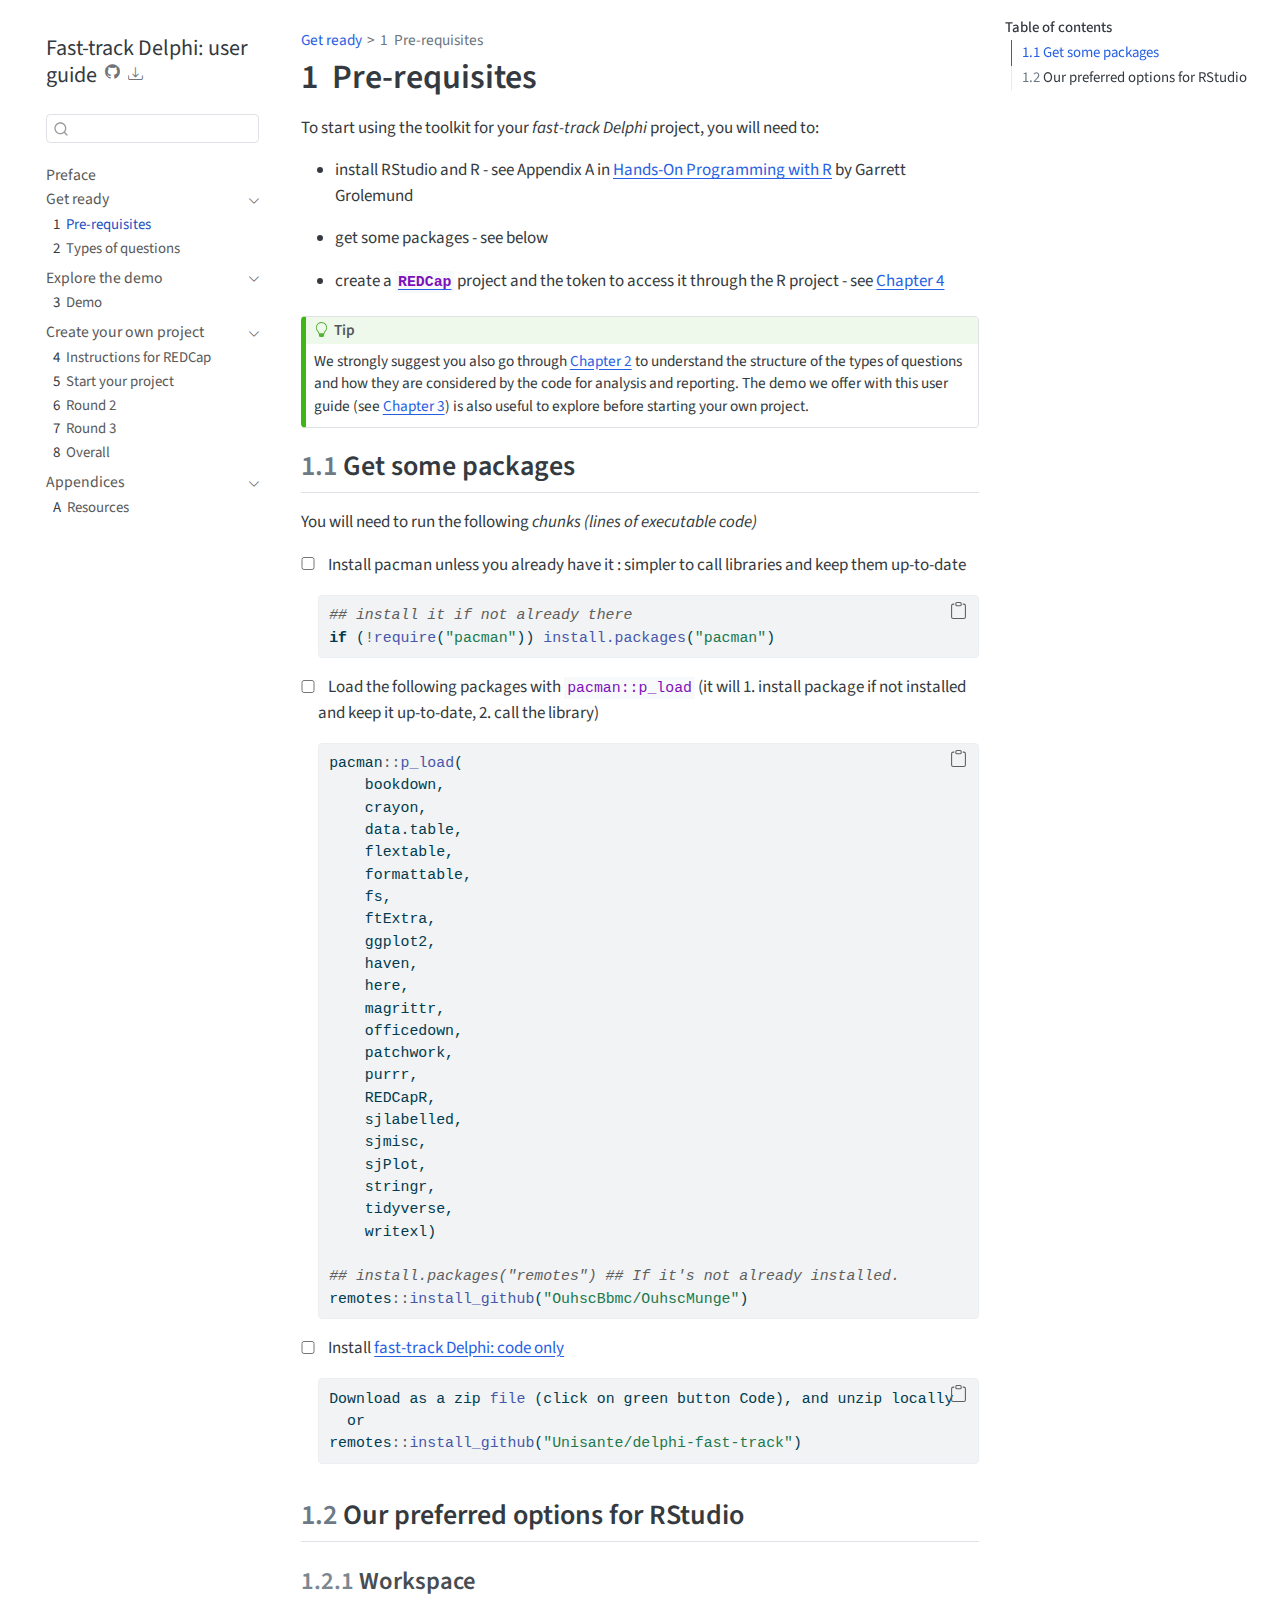
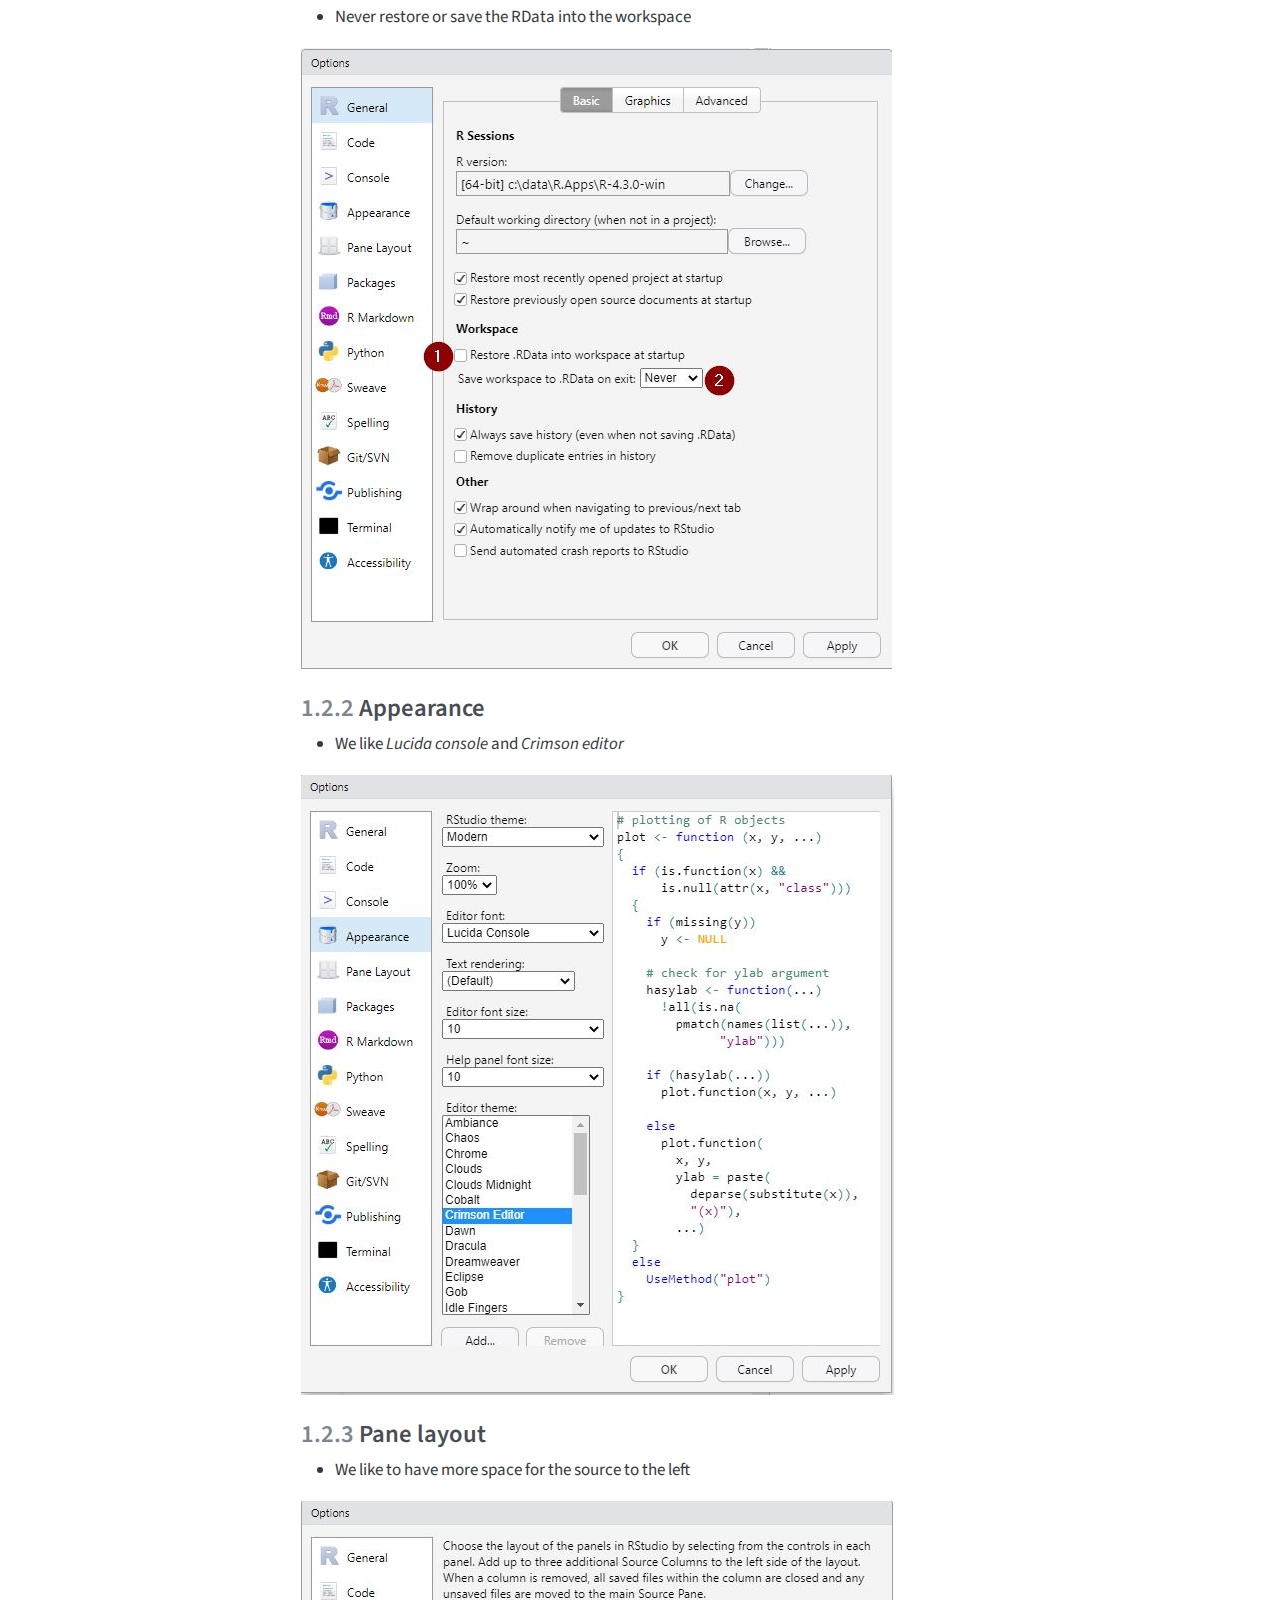
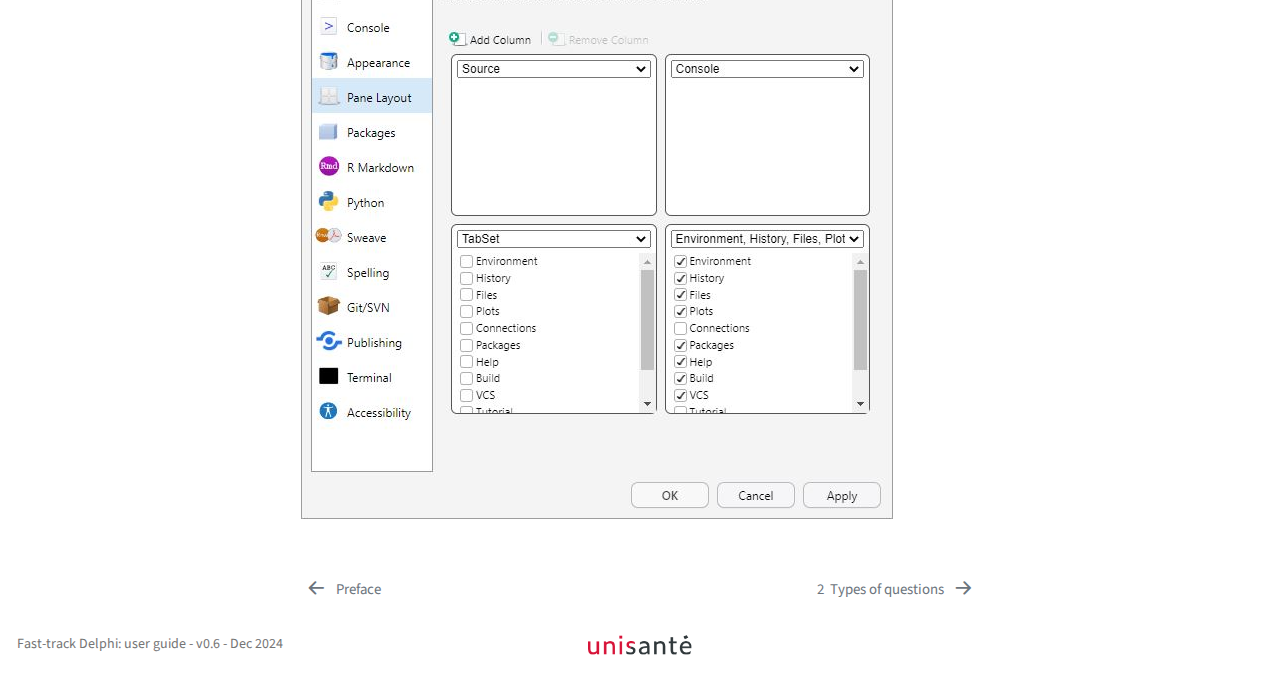
==== commit ea2cdeeb: "Update with publication BMC-PH" ====
--- a/_book/01_prerequisites.html
+++ b/_book/01_prerequisites.html
@@ -2,13 +2,13 @@
 <html xmlns="http://www.w3.org/1999/xhtml" lang="en" xml:lang="en"><head>
 
 <meta charset="utf-8">
-<meta name="generator" content="quarto-1.3.450">
+<meta name="generator" content="quarto-1.5.45">
 
 <meta name="viewport" content="width=device-width, initial-scale=1.0, user-scalable=yes">
 
 <meta name="description" content="A user guide for the fast-track Delphi toolkit.">
 
-<title>Fast-track Delphi: user guide - 1&nbsp; Pre-requisites</title>
+<title>1&nbsp; Pre-requisites – Fast-track Delphi: user guide</title>
 <style>
 code{white-space: pre-wrap;}
 span.smallcaps{font-variant: small-caps;}
@@ -23,7 +23,7 @@
 }
 /* CSS for syntax highlighting */
 pre > code.sourceCode { white-space: pre; position: relative; }
-pre > code.sourceCode > span { display: inline-block; line-height: 1.25; }
+pre > code.sourceCode > span { line-height: 1.25; }
 pre > code.sourceCode > span:empty { height: 1.2em; }
 .sourceCode { overflow: visible; }
 code.sourceCode > span { color: inherit; text-decoration: inherit; }
@@ -34,7 +34,7 @@
 }
 @media print {
 pre > code.sourceCode { white-space: pre-wrap; }
-pre > code.sourceCode > span { text-indent: -5em; padding-left: 5em; }
+pre > code.sourceCode > span { display: inline-block; text-indent: -5em; padding-left: 5em; }
 }
 pre.numberSource code
   { counter-reset: source-line 0; }
@@ -82,7 +82,13 @@
   "collapse-after": 3,
   "panel-placement": "start",
   "type": "textbox",
-  "limit": 20,
+  "limit": 50,
+  "keyboard-shortcut": [
+    "f",
+    "/",
+    "s"
+  ],
+  "show-item-context": false,
   "language": {
     "search-no-results-text": "No results",
     "search-matching-documents-text": "matching documents",
@@ -91,6 +97,7 @@
     "search-more-match-text": "more match in this document",
     "search-more-matches-text": "more matches in this document",
     "search-clear-button-title": "Clear",
+    "search-text-placeholder": "",
     "search-detached-cancel-button-title": "Cancel",
     "search-submit-button-title": "Submit",
     "search-label": "Search"
@@ -106,13 +113,13 @@
   <header id="quarto-header" class="headroom fixed-top">
   <nav class="quarto-secondary-nav">
     <div class="container-fluid d-flex">
-      <button type="button" class="quarto-btn-toggle btn" data-bs-toggle="collapse" data-bs-target="#quarto-sidebar,#quarto-sidebar-glass" aria-controls="quarto-sidebar" aria-expanded="false" aria-label="Toggle sidebar navigation" onclick="if (window.quartoToggleHeadroom) { window.quartoToggleHeadroom(); }">
+      <button type="button" class="quarto-btn-toggle btn" data-bs-toggle="collapse" role="button" data-bs-target=".quarto-sidebar-collapse-item" aria-controls="quarto-sidebar" aria-expanded="false" aria-label="Toggle sidebar navigation" onclick="if (window.quartoToggleHeadroom) { window.quartoToggleHeadroom(); }">
         <i class="bi bi-layout-text-sidebar-reverse"></i>
       </button>
-      <nav class="quarto-page-breadcrumbs" aria-label="breadcrumb"><ol class="breadcrumb"><li class="breadcrumb-item"><a href="./01_prerequisites.html">Get ready</a></li><li class="breadcrumb-item"><a href="./01_prerequisites.html"><span class="chapter-number">1</span>&nbsp; <span class="chapter-title">Pre-requisites</span></a></li></ol></nav>
-      <a class="flex-grow-1" role="button" data-bs-toggle="collapse" data-bs-target="#quarto-sidebar,#quarto-sidebar-glass" aria-controls="quarto-sidebar" aria-expanded="false" aria-label="Toggle sidebar navigation" onclick="if (window.quartoToggleHeadroom) { window.quartoToggleHeadroom(); }">      
-      </a>
-      <button type="button" class="btn quarto-search-button" aria-label="" onclick="window.quartoOpenSearch();">
+        <nav class="quarto-page-breadcrumbs" aria-label="breadcrumb"><ol class="breadcrumb"><li class="breadcrumb-item"><a href="./01_prerequisites.html">Get ready</a></li><li class="breadcrumb-item"><a href="./01_prerequisites.html"><span class="chapter-number">1</span>&nbsp; <span class="chapter-title">Pre-requisites</span></a></li></ol></nav>
+        <a class="flex-grow-1" role="navigation" data-bs-toggle="collapse" data-bs-target=".quarto-sidebar-collapse-item" aria-controls="quarto-sidebar" aria-expanded="false" aria-label="Toggle sidebar navigation" onclick="if (window.quartoToggleHeadroom) { window.quartoToggleHeadroom(); }">      
+        </a>
+      <button type="button" class="btn quarto-search-button" aria-label="Search" onclick="window.quartoOpenSearch();">
         <i class="bi bi-search"></i>
       </button>
     </div>
@@ -121,24 +128,24 @@
 <!-- content -->
 <div id="quarto-content" class="quarto-container page-columns page-rows-contents page-layout-article">
 <!-- sidebar -->
-  <nav id="quarto-sidebar" class="sidebar collapse collapse-horizontal sidebar-navigation floating overflow-auto">
+  <nav id="quarto-sidebar" class="sidebar collapse collapse-horizontal quarto-sidebar-collapse-item sidebar-navigation floating overflow-auto">
     <div class="pt-lg-2 mt-2 text-left sidebar-header">
     <div class="sidebar-title mb-0 py-0">
       <a href="./">Fast-track Delphi: user guide</a> 
         <div class="sidebar-tools-main">
-    <a href="https://github.com/Unisante/delphi-fast-track-user-guide" rel="" title="Source Code" class="quarto-navigation-tool px-1" aria-label="Source Code"><i class="bi bi-github"></i></a>
+    <a href="https://github.com/Unisante/delphi-fast-track-user-guide" title="Source Code" class="quarto-navigation-tool px-1" aria-label="Source Code"><i class="bi bi-github"></i></a>
     <div class="dropdown">
-      <a href="" title="Download" id="quarto-navigation-tool-dropdown-0" class="quarto-navigation-tool dropdown-toggle px-1" data-bs-toggle="dropdown" aria-expanded="false" aria-label="Download"><i class="bi bi-download"></i></a>
+      <a href="" title="Download" id="quarto-navigation-tool-dropdown-0" class="quarto-navigation-tool dropdown-toggle px-1" data-bs-toggle="dropdown" aria-expanded="false" role="link" aria-label="Download"><i class="bi bi-download"></i></a>
       <ul class="dropdown-menu" aria-labelledby="quarto-navigation-tool-dropdown-0">
           <li>
             <a class="dropdown-item sidebar-tools-main-item" href="./Fast-track-Delphi--user-guide.pdf">
-              <i class="bi bi-bi-file-pdf pe-1"></i>
+              <i class="bi bi-file-pdf pe-1"></i>
             Download PDF
             </a>
           </li>
           <li>
             <a class="dropdown-item sidebar-tools-main-item" href="./Fast-track-Delphi--user-guide.epub">
-              <i class="bi bi-bi-journal pe-1"></i>
+              <i class="bi bi-journal pe-1"></i>
             Download ePub
             </a>
           </li>
@@ -162,9 +169,9 @@
 </li>
         <li class="sidebar-item sidebar-item-section">
       <div class="sidebar-item-container"> 
-            <a class="sidebar-item-text sidebar-link text-start" data-bs-toggle="collapse" data-bs-target="#quarto-sidebar-section-1" aria-expanded="true">
+            <a class="sidebar-item-text sidebar-link text-start" data-bs-toggle="collapse" data-bs-target="#quarto-sidebar-section-1" role="navigation" aria-expanded="true">
  <span class="menu-text">Get ready</span></a>
-          <a class="sidebar-item-toggle text-start" data-bs-toggle="collapse" data-bs-target="#quarto-sidebar-section-1" aria-expanded="true" aria-label="Toggle section">
+          <a class="sidebar-item-toggle text-start" data-bs-toggle="collapse" data-bs-target="#quarto-sidebar-section-1" role="navigation" aria-expanded="true" aria-label="Toggle section">
             <i class="bi bi-chevron-right ms-2"></i>
           </a> 
       </div>
@@ -185,9 +192,9 @@
   </li>
         <li class="sidebar-item sidebar-item-section">
       <div class="sidebar-item-container"> 
-            <a class="sidebar-item-text sidebar-link text-start" data-bs-toggle="collapse" data-bs-target="#quarto-sidebar-section-2" aria-expanded="true">
+            <a class="sidebar-item-text sidebar-link text-start" data-bs-toggle="collapse" data-bs-target="#quarto-sidebar-section-2" role="navigation" aria-expanded="true">
  <span class="menu-text">Explore the demo</span></a>
-          <a class="sidebar-item-toggle text-start" data-bs-toggle="collapse" data-bs-target="#quarto-sidebar-section-2" aria-expanded="true" aria-label="Toggle section">
+          <a class="sidebar-item-toggle text-start" data-bs-toggle="collapse" data-bs-target="#quarto-sidebar-section-2" role="navigation" aria-expanded="true" aria-label="Toggle section">
             <i class="bi bi-chevron-right ms-2"></i>
           </a> 
       </div>
@@ -202,9 +209,9 @@
   </li>
         <li class="sidebar-item sidebar-item-section">
       <div class="sidebar-item-container"> 
-            <a class="sidebar-item-text sidebar-link text-start" data-bs-toggle="collapse" data-bs-target="#quarto-sidebar-section-3" aria-expanded="true">
+            <a class="sidebar-item-text sidebar-link text-start" data-bs-toggle="collapse" data-bs-target="#quarto-sidebar-section-3" role="navigation" aria-expanded="true">
  <span class="menu-text">Create your own project</span></a>
-          <a class="sidebar-item-toggle text-start" data-bs-toggle="collapse" data-bs-target="#quarto-sidebar-section-3" aria-expanded="true" aria-label="Toggle section">
+          <a class="sidebar-item-toggle text-start" data-bs-toggle="collapse" data-bs-target="#quarto-sidebar-section-3" role="navigation" aria-expanded="true" aria-label="Toggle section">
             <i class="bi bi-chevron-right ms-2"></i>
           </a> 
       </div>
@@ -243,9 +250,9 @@
   </li>
         <li class="sidebar-item sidebar-item-section">
       <div class="sidebar-item-container"> 
-            <a class="sidebar-item-text sidebar-link text-start" data-bs-toggle="collapse" data-bs-target="#quarto-sidebar-section-4" aria-expanded="true">
+            <a class="sidebar-item-text sidebar-link text-start" data-bs-toggle="collapse" data-bs-target="#quarto-sidebar-section-4" role="navigation" aria-expanded="true">
  <span class="menu-text">Appendices</span></a>
-          <a class="sidebar-item-toggle text-start" data-bs-toggle="collapse" data-bs-target="#quarto-sidebar-section-4" aria-expanded="true" aria-label="Toggle section">
+          <a class="sidebar-item-toggle text-start" data-bs-toggle="collapse" data-bs-target="#quarto-sidebar-section-4" role="navigation" aria-expanded="true" aria-label="Toggle section">
             <i class="bi bi-chevron-right ms-2"></i>
           </a> 
       </div>
@@ -261,7 +268,7 @@
     </ul>
     </div>
 </nav>
-<div id="quarto-sidebar-glass" data-bs-toggle="collapse" data-bs-target="#quarto-sidebar,#quarto-sidebar-glass"></div>
+<div id="quarto-sidebar-glass" class="quarto-sidebar-collapse-item" data-bs-toggle="collapse" data-bs-target=".quarto-sidebar-collapse-item"></div>
 <!-- margin-sidebar -->
     <div id="quarto-margin-sidebar" class="sidebar margin-sidebar">
         <nav id="TOC" role="doc-toc" class="toc-active">
@@ -281,7 +288,7 @@
 <!-- main -->
 <main class="content" id="quarto-document-content">
 
-<header id="title-block-header" class="quarto-title-block default">
+<header id="title-block-header" class="quarto-title-block default"><nav class="quarto-page-breadcrumbs quarto-title-breadcrumbs d-none d-lg-block" aria-label="breadcrumb"><ol class="breadcrumb"><li class="breadcrumb-item"><a href="./01_prerequisites.html">Get ready</a></li><li class="breadcrumb-item"><a href="./01_prerequisites.html"><span class="chapter-number">1</span>&nbsp; <span class="chapter-title">Pre-requisites</span></a></li></ol></nav>
 <div class="quarto-title">
 <h1 class="title"><span id="sec-pre-requisites" class="quarto-section-identifier"><span class="chapter-number">1</span>&nbsp; <span class="chapter-title">Pre-requisites</span></span></h1>
 </div>
@@ -296,13 +303,15 @@
   </div>
   
 
+
 </header>
+
 
 <p>To start using the toolkit for your <em>fast-track Delphi</em> project, you will need to:</p>
 <ul>
 <li><p>install RStudio and R - see Appendix A in <a href="https://jjallaire.github.io/hopr/a1-starting.html">Hands-On Programming with R</a> by Garrett Grolemund</p></li>
 <li><p>get some packages - see below</p></li>
-<li><p>create a <a href="https://projectredcap.org/"><strong><code>REDCap</code></strong></a> project and the token to access it through the R project - see <a href="04_REDCap.html"><span>Chapter&nbsp;4</span></a></p></li>
+<li><p>create a <a href="https://projectredcap.org/"><strong><code>REDCap</code></strong></a> project and the token to access it through the R project - see <a href="04_REDCap.html" class="quarto-xref"><span>Chapter 4</span></a></p></li>
 </ul>
 <div class="callout callout-style-default callout-tip callout-titled">
 <div class="callout-header d-flex align-content-center">
@@ -314,17 +323,17 @@
 </div>
 </div>
 <div class="callout-body-container callout-body">
-<p>We strongly suggest you also go through <a href="02_questions.html"><span>Chapter&nbsp;2</span></a> to understand the structure of the types of questions and how they are considered by the code for analysis and reporting. The demo we offer with this user guide (see <a href="03_demo.html"><span>Chapter&nbsp;3</span></a>) is also useful to explore before starting your own project.</p>
+<p>We strongly suggest you also go through <a href="02_questions.html" class="quarto-xref"><span>Chapter 2</span></a> to understand the structure of the types of questions and how they are considered by the code for analysis and reporting. The demo we offer with this user guide (see <a href="03_demo.html" class="quarto-xref"><span>Chapter 3</span></a>) is also useful to explore before starting your own project.</p>
 </div>
 </div>
 <section id="sec-get-some-packages" class="level2" data-number="1.1">
 <h2 data-number="1.1" class="anchored" data-anchor-id="sec-get-some-packages"><span class="header-section-number">1.1</span> Get some packages</h2>
 <p>You will need to run the following <em>chunks (lines of executable code)</em></p>
 <ul class="task-list">
-<li><p><input type="checkbox">Install pacman unless you already have it : simpler to call libraries and keep them up-to-date</p>
+<li><p><label><input type="checkbox">Install pacman unless you already have it : simpler to call libraries and keep them up-to-date</label></p>
 <div class="sourceCode" id="cb1"><pre class="sourceCode r code-with-copy"><code class="sourceCode r"><span id="cb1-1"><a href="#cb1-1" aria-hidden="true" tabindex="-1"></a><span class="do">## install it if not already there</span></span>
 <span id="cb1-2"><a href="#cb1-2" aria-hidden="true" tabindex="-1"></a><span class="cf">if</span> (<span class="sc">!</span><span class="fu">require</span>(<span class="st">"pacman"</span>)) <span class="fu">install.packages</span>(<span class="st">"pacman"</span>) </span></code><button title="Copy to Clipboard" class="code-copy-button"><i class="bi"></i></button></pre></div></li>
-<li><p><input type="checkbox">Load the following packages with <code>pacman::p_load</code> (it will 1. install package if not installed and keep it up-to-date, 2. call the library)</p>
+<li><p><label><input type="checkbox">Load the following packages with <code>pacman::p_load</code> (it will 1. install package if not installed and keep it up-to-date, 2. call the library)</label></p>
 <div class="sourceCode" id="cb2"><pre class="sourceCode r code-with-copy"><code class="sourceCode r"><span id="cb2-1"><a href="#cb2-1" aria-hidden="true" tabindex="-1"></a>pacman<span class="sc">::</span><span class="fu">p_load</span>(</span>
 <span id="cb2-2"><a href="#cb2-2" aria-hidden="true" tabindex="-1"></a>    bookdown,</span>
 <span id="cb2-3"><a href="#cb2-3" aria-hidden="true" tabindex="-1"></a>    crayon,</span>
@@ -350,7 +359,7 @@
 <span id="cb2-23"><a href="#cb2-23" aria-hidden="true" tabindex="-1"></a></span>
 <span id="cb2-24"><a href="#cb2-24" aria-hidden="true" tabindex="-1"></a><span class="do">## install.packages("remotes") ## If it's not already installed.</span></span>
 <span id="cb2-25"><a href="#cb2-25" aria-hidden="true" tabindex="-1"></a>remotes<span class="sc">::</span><span class="fu">install_github</span>(<span class="st">"OuhscBbmc/OuhscMunge"</span>)</span></code><button title="Copy to Clipboard" class="code-copy-button"><i class="bi"></i></button></pre></div></li>
-<li><p><input type="checkbox">Install <a href="https://github.com/Unisante/delphi-fast-track">fast-track Delphi: code only</a></p>
+<li><p><label><input type="checkbox">Install <a href="https://github.com/Unisante/delphi-fast-track">fast-track Delphi: code only</a></label></p>
 <div class="sourceCode" id="cb3"><pre class="sourceCode r code-with-copy"><code class="sourceCode r"><span id="cb3-1"><a href="#cb3-1" aria-hidden="true" tabindex="-1"></a>Download as a zip <span class="fu">file</span> (click on green button Code), and unzip locally</span>
 <span id="cb3-2"><a href="#cb3-2" aria-hidden="true" tabindex="-1"></a>  or</span>
 <span id="cb3-3"><a href="#cb3-3" aria-hidden="true" tabindex="-1"></a>remotes<span class="sc">::</span><span class="fu">install_github</span>(<span class="st">"Unisante/delphi-fast-track"</span>) </span></code><button title="Copy to Clipboard" class="code-copy-button"><i class="bi"></i></button></pre></div></li>
@@ -419,18 +428,7 @@
     }
     return false;
   }
-  const clipboard = new window.ClipboardJS('.code-copy-button', {
-    text: function(trigger) {
-      const codeEl = trigger.previousElementSibling.cloneNode(true);
-      for (const childEl of codeEl.children) {
-        if (isCodeAnnotation(childEl)) {
-          childEl.remove();
-        }
-      }
-      return codeEl.innerText;
-    }
-  });
-  clipboard.on('success', function(e) {
+  const onCopySuccess = function(e) {
     // button target
     const button = e.trigger;
     // don't keep focus
@@ -462,11 +460,50 @@
     }, 1000);
     // clear code selection
     e.clearSelection();
+  }
+  const getTextToCopy = function(trigger) {
+      const codeEl = trigger.previousElementSibling.cloneNode(true);
+      for (const childEl of codeEl.children) {
+        if (isCodeAnnotation(childEl)) {
+          childEl.remove();
+        }
+      }
+      return codeEl.innerText;
+  }
+  const clipboard = new window.ClipboardJS('.code-copy-button:not([data-in-quarto-modal])', {
+    text: getTextToCopy
   });
-  function tippyHover(el, contentFn) {
+  clipboard.on('success', onCopySuccess);
+  if (window.document.getElementById('quarto-embedded-source-code-modal')) {
+    // For code content inside modals, clipBoardJS needs to be initialized with a container option
+    // TODO: Check when it could be a function (https://github.com/zenorocha/clipboard.js/issues/860)
+    const clipboardModal = new window.ClipboardJS('.code-copy-button[data-in-quarto-modal]', {
+      text: getTextToCopy,
+      container: window.document.getElementById('quarto-embedded-source-code-modal')
+    });
+    clipboardModal.on('success', onCopySuccess);
+  }
+    var localhostRegex = new RegExp(/^(?:http|https):\/\/localhost\:?[0-9]*\//);
+    var mailtoRegex = new RegExp(/^mailto:/);
+      var filterRegex = new RegExp('/' + window.location.host + '/');
+    var isInternal = (href) => {
+        return filterRegex.test(href) || localhostRegex.test(href) || mailtoRegex.test(href);
+    }
+    // Inspect non-navigation links and adorn them if external
+ 	var links = window.document.querySelectorAll('a[href]:not(.nav-link):not(.navbar-brand):not(.toc-action):not(.sidebar-link):not(.sidebar-item-toggle):not(.pagination-link):not(.no-external):not([aria-hidden]):not(.dropdown-item):not(.quarto-navigation-tool):not(.about-link)');
+    for (var i=0; i<links.length; i++) {
+      const link = links[i];
+      if (!isInternal(link.href)) {
+        // undo the damage that might have been done by quarto-nav.js in the case of
+        // links that we want to consider external
+        if (link.dataset.originalHref !== undefined) {
+          link.href = link.dataset.originalHref;
+        }
+      }
+    }
+  function tippyHover(el, contentFn, onTriggerFn, onUntriggerFn) {
     const config = {
       allowHTML: true,
-      content: contentFn,
       maxWidth: 500,
       delay: 100,
       arrow: false,
@@ -476,8 +513,17 @@
       interactive: true,
       interactiveBorder: 10,
       theme: 'quarto',
-      placement: 'bottom-start'
+      placement: 'bottom-start',
     };
+    if (contentFn) {
+      config.content = contentFn;
+    }
+    if (onTriggerFn) {
+      config.onTrigger = onTriggerFn;
+    }
+    if (onUntriggerFn) {
+      config.onUntrigger = onUntriggerFn;
+    }
     window.tippy(el, config); 
   }
   const noterefs = window.document.querySelectorAll('a[role="doc-noteref"]');
@@ -489,7 +535,130 @@
       try { href = new URL(href).hash; } catch {}
       const id = href.replace(/^#\/?/, "");
       const note = window.document.getElementById(id);
-      return note.innerHTML;
+      if (note) {
+        return note.innerHTML;
+      } else {
+        return "";
+      }
+    });
+  }
+  const xrefs = window.document.querySelectorAll('a.quarto-xref');
+  const processXRef = (id, note) => {
+    // Strip column container classes
+    const stripColumnClz = (el) => {
+      el.classList.remove("page-full", "page-columns");
+      if (el.children) {
+        for (const child of el.children) {
+          stripColumnClz(child);
+        }
+      }
+    }
+    stripColumnClz(note)
+    if (id === null || id.startsWith('sec-')) {
+      // Special case sections, only their first couple elements
+      const container = document.createElement("div");
+      if (note.children && note.children.length > 2) {
+        container.appendChild(note.children[0].cloneNode(true));
+        for (let i = 1; i < note.children.length; i++) {
+          const child = note.children[i];
+          if (child.tagName === "P" && child.innerText === "") {
+            continue;
+          } else {
+            container.appendChild(child.cloneNode(true));
+            break;
+          }
+        }
+        if (window.Quarto?.typesetMath) {
+          window.Quarto.typesetMath(container);
+        }
+        return container.innerHTML
+      } else {
+        if (window.Quarto?.typesetMath) {
+          window.Quarto.typesetMath(note);
+        }
+        return note.innerHTML;
+      }
+    } else {
+      // Remove any anchor links if they are present
+      const anchorLink = note.querySelector('a.anchorjs-link');
+      if (anchorLink) {
+        anchorLink.remove();
+      }
+      if (window.Quarto?.typesetMath) {
+        window.Quarto.typesetMath(note);
+      }
+      // TODO in 1.5, we should make sure this works without a callout special case
+      if (note.classList.contains("callout")) {
+        return note.outerHTML;
+      } else {
+        return note.innerHTML;
+      }
+    }
+  }
+  for (var i=0; i<xrefs.length; i++) {
+    const xref = xrefs[i];
+    tippyHover(xref, undefined, function(instance) {
+      instance.disable();
+      let url = xref.getAttribute('href');
+      let hash = undefined; 
+      if (url.startsWith('#')) {
+        hash = url;
+      } else {
+        try { hash = new URL(url).hash; } catch {}
+      }
+      if (hash) {
+        const id = hash.replace(/^#\/?/, "");
+        const note = window.document.getElementById(id);
+        if (note !== null) {
+          try {
+            const html = processXRef(id, note.cloneNode(true));
+            instance.setContent(html);
+          } finally {
+            instance.enable();
+            instance.show();
+          }
+        } else {
+          // See if we can fetch this
+          fetch(url.split('#')[0])
+          .then(res => res.text())
+          .then(html => {
+            const parser = new DOMParser();
+            const htmlDoc = parser.parseFromString(html, "text/html");
+            const note = htmlDoc.getElementById(id);
+            if (note !== null) {
+              const html = processXRef(id, note);
+              instance.setContent(html);
+            } 
+          }).finally(() => {
+            instance.enable();
+            instance.show();
+          });
+        }
+      } else {
+        // See if we can fetch a full url (with no hash to target)
+        // This is a special case and we should probably do some content thinning / targeting
+        fetch(url)
+        .then(res => res.text())
+        .then(html => {
+          const parser = new DOMParser();
+          const htmlDoc = parser.parseFromString(html, "text/html");
+          const note = htmlDoc.querySelector('main.content');
+          if (note !== null) {
+            // This should only happen for chapter cross references
+            // (since there is no id in the URL)
+            // remove the first header
+            if (note.children.length > 0 && note.children[0].tagName === "HEADER") {
+              note.children[0].remove();
+            }
+            const html = processXRef(null, note);
+            instance.setContent(html);
+          } 
+        }).finally(() => {
+          instance.enable();
+          instance.show();
+        });
+      }
+    }, function(instance) {
     });
   }
       let selectedAnnoteEl;
@@ -533,6 +702,7 @@
             }
             div.style.top = top - 2 + "px";
             div.style.height = height + 4 + "px";
+            div.style.left = 0;
             let gutterDiv = window.document.getElementById("code-annotation-line-highlight-gutter");
             if (gutterDiv === null) {
               gutterDiv = window.document.createElement("div");
@@ -558,6 +728,32 @@
         });
         selectedAnnoteEl = undefined;
       };
+        // Handle positioning of the toggle
+    window.addEventListener(
+      "resize",
+      throttle(() => {
+        elRect = undefined;
+        if (selectedAnnoteEl) {
+          selectCodeLines(selectedAnnoteEl);
+        }
+      }, 10)
+    );
+    function throttle(fn, ms) {
+    let throttle = false;
+    let timer;
+      return (...args) => {
+        if(!throttle) { // first call gets through
+            fn.apply(this, args);
+            throttle = true;
+        } else { // all the others get throttled
+            if(timer) clearTimeout(timer); // cancel #2
+            timer = setTimeout(() => {
+              fn.apply(this, args);
+              timer = throttle = false;
+            }, ms);
+        }
+      };
+    }
       // Attach click handler to the DT
       const annoteDls = window.document.querySelectorAll('dt[data-target-cell]');
       for (const annoteDlNode of annoteDls) {
@@ -619,12 +815,12 @@
 </script>
 <nav class="page-navigation">
   <div class="nav-page nav-page-previous">
-      <a href="./index.html" class="pagination-link">
+      <a href="./index.html" class="pagination-link" aria-label="Preface">
         <i class="bi bi-arrow-left-short"></i> <span class="nav-page-text">Preface</span>
       </a>          
   </div>
   <div class="nav-page nav-page-next">
-      <a href="./02_questions.html" class="pagination-link">
+      <a href="./02_questions.html" class="pagination-link" aria-label="Types of questions">
         <span class="nav-page-text"><span class="chapter-number">2</span>&nbsp; <span class="chapter-title">Types of questions</span></span> <i class="bi bi-arrow-right-short"></i>
       </a>
   </div>
@@ -632,8 +828,12 @@
 </div> <!-- /content -->
 <footer class="footer">
   <div class="nav-footer">
-    <div class="nav-footer-left">Fast-track Delphi: user guide - v0.6 - Feb 2024</div>   
-    <div class="nav-footer-center"><img src="_img/logo_unisante_footer.png" class="img-fluid" style="width:25.0%"></div>
+    <div class="nav-footer-left">
+<p>Fast-track Delphi: user guide - v0.6 - Dec 2024</p>
+</div>   
+    <div class="nav-footer-center">
+<p><img src="_img/logo_unisante_footer.png" class="img-fluid" style="width:25.0%"></p>
+</div>
     <div class="nav-footer-right">
       &nbsp;
     </div>
@@ -642,4 +842,5 @@
 
 
 
+
 </body></html>--- a/_book/site_libs/quarto-html/quarto-syntax-highlighting.css
+++ b/_book/site_libs/quarto-html/quarto-syntax-highlighting.css
@@ -85,6 +85,7 @@
 
 code span.cf {
   color: #003B4F;
+  font-weight: bold;
   font-style: inherit;
 }
 
@@ -193,6 +194,7 @@
 
 code span.kw {
   color: #003B4F;
+  font-weight: bold;
   font-style: inherit;
 }
 
